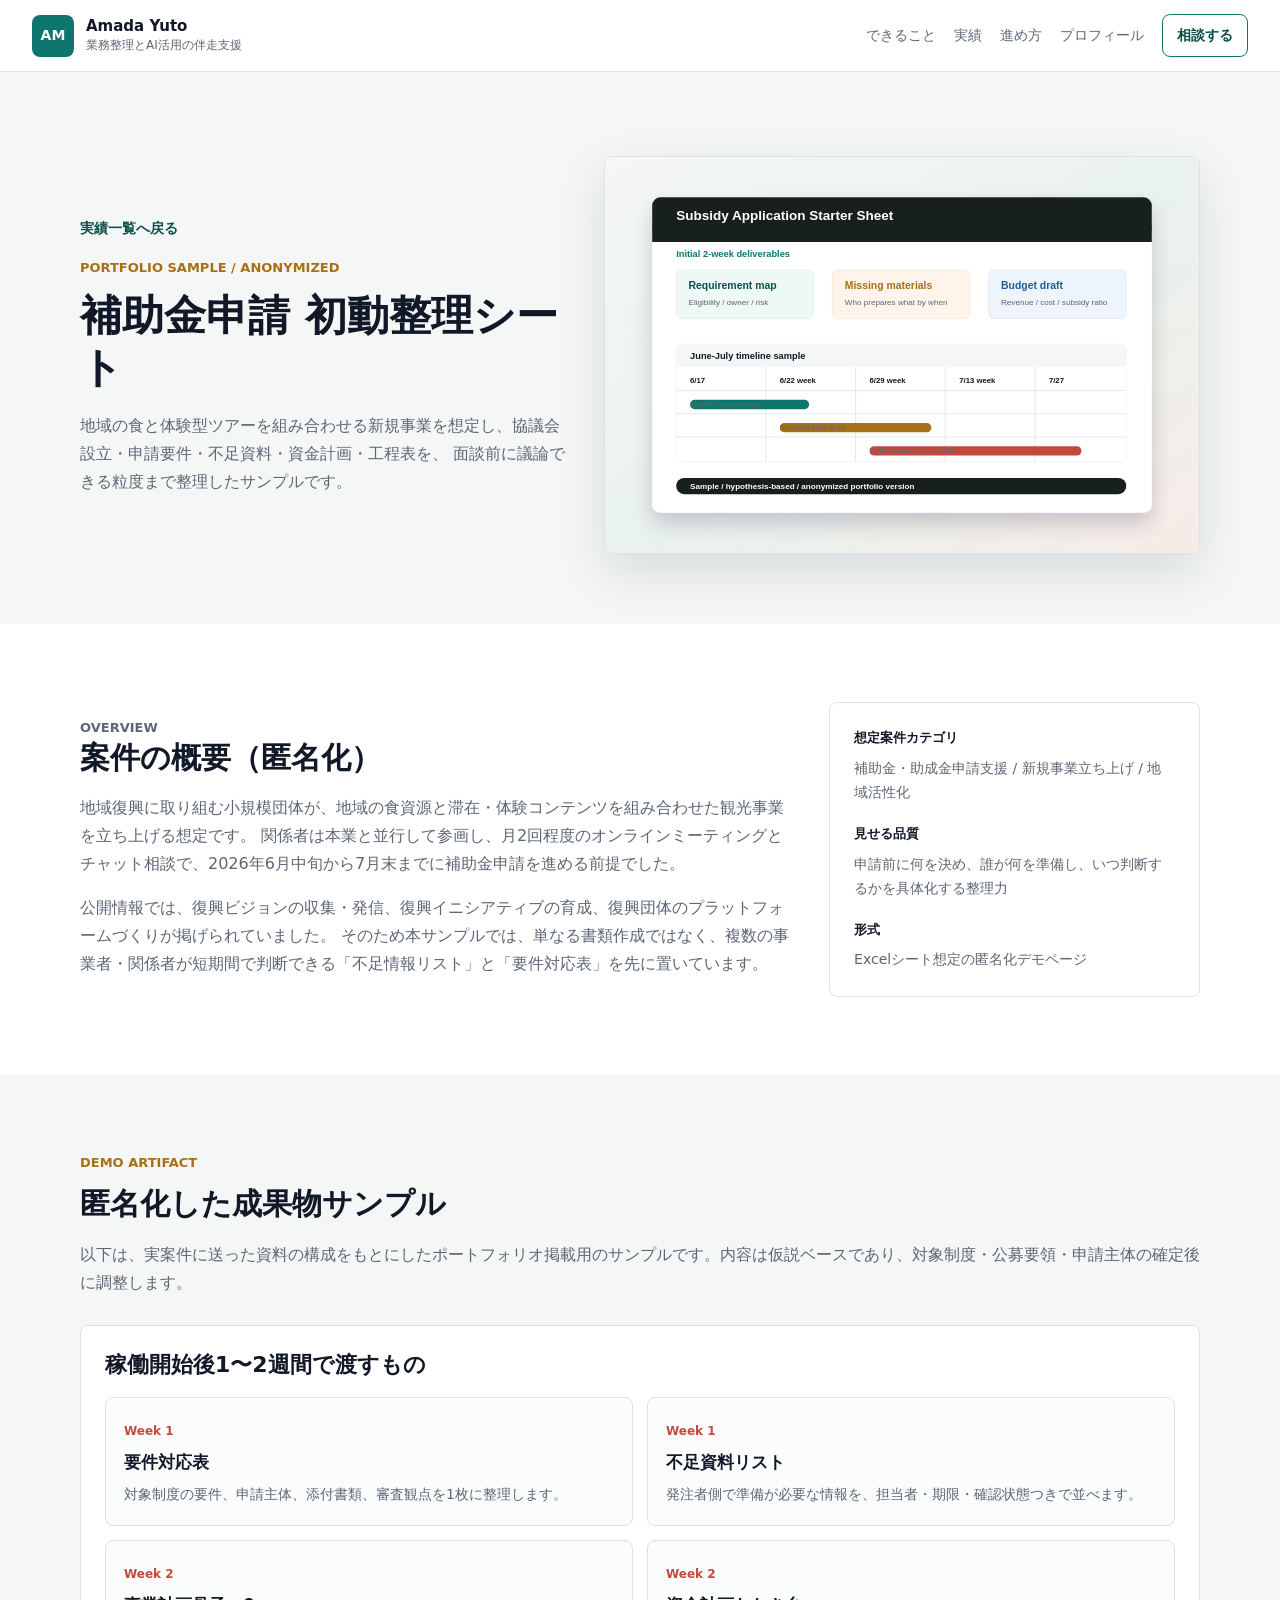
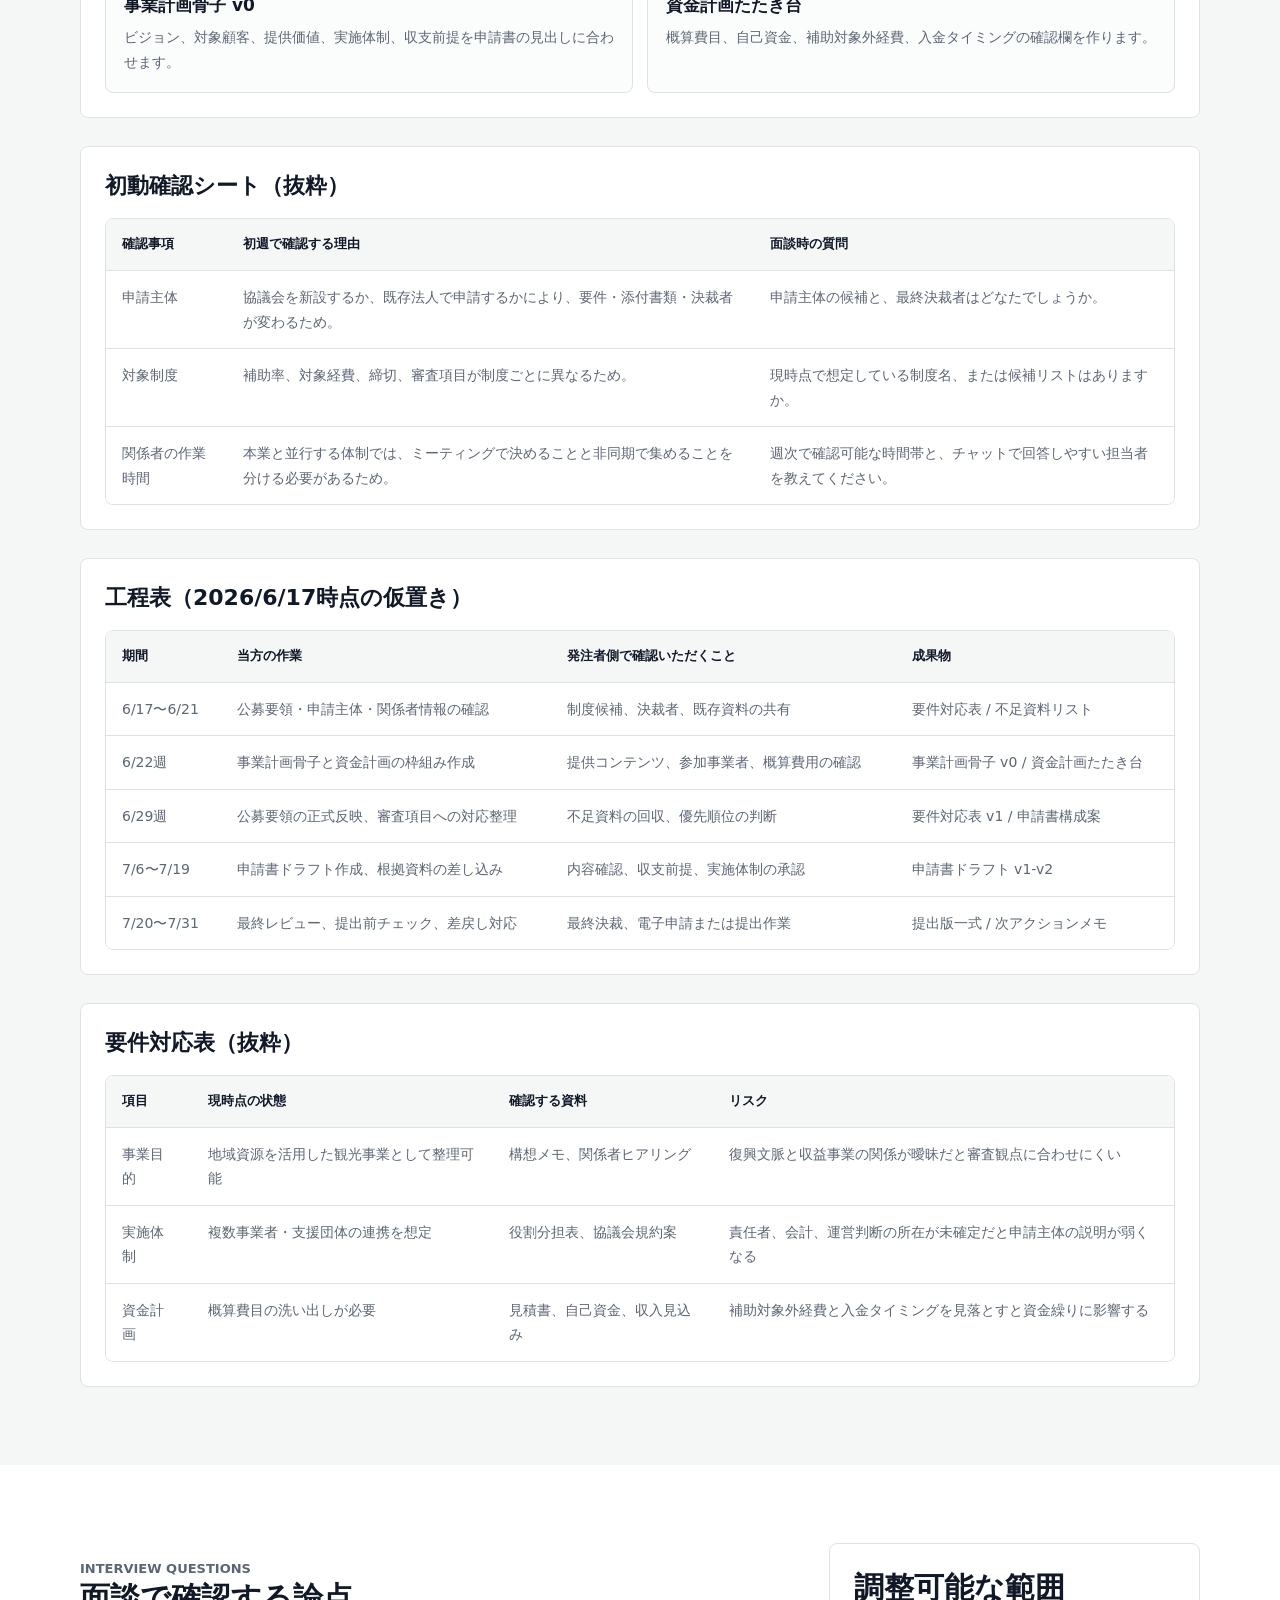
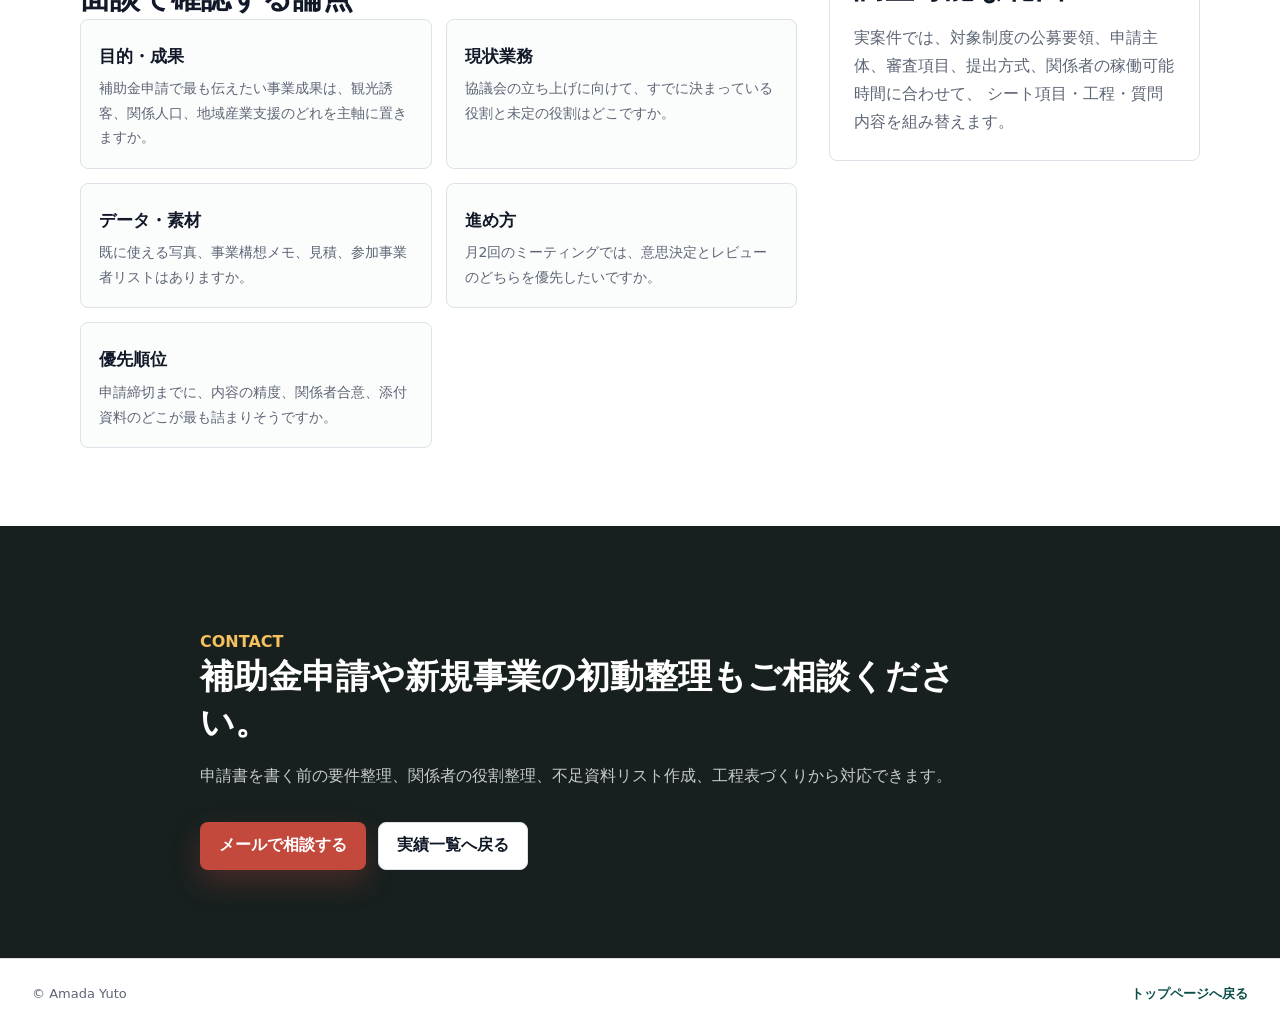
==== food-tour-subsidy-demo.html @ 7159bf75 "Add subsidy application portfolio case" ====
<!doctype html>
<html lang="ja">
  <head>
    <meta charset="utf-8">
    <meta name="viewport" content="width=device-width, initial-scale=1">
    <title>補助金申請 初動整理シート | Amada Yuto Portfolio</title>
    <meta
      name="description"
      content="地域観光・新規事業向けの補助金申請初動整理シート。匿名化したポートフォリオ掲載用サンプルです。"
    >
    <meta name="author" content="Amada Yuto">
    <meta name="theme-color" content="#0f766e">
    <link rel="canonical" href="https://ytiantian07-web.github.io/portfolio-site/food-tour-subsidy-demo.html">
    <meta property="og:type" content="article">
    <meta property="og:title" content="補助金申請 初動整理シート | Amada Yuto Portfolio">
    <meta property="og:url" content="https://ytiantian07-web.github.io/portfolio-site/food-tour-subsidy-demo.html">
    <meta property="og:image" content="https://ytiantian07-web.github.io/portfolio-site/assets/case-subsidy-sheet.svg">
    <meta
      property="og:description"
      content="協議会設立と補助金申請を短期間で進める案件を想定した、匿名化済みの成果物サンプルです。"
    >
    <meta property="og:site_name" content="Amada Yuto Portfolio">
    <meta name="twitter:card" content="summary_large_image">
    <meta name="twitter:image" content="https://ytiantian07-web.github.io/portfolio-site/assets/case-subsidy-sheet.svg">
    <link
      rel="icon"
      href="data:image/svg+xml,%3Csvg xmlns='http://www.w3.org/2000/svg' viewBox='0 0 64 64'%3E%3Crect width='64' height='64' rx='12' fill='%230f766e'/%3E%3Ctext x='32' y='40' text-anchor='middle' font-family='Arial,sans-serif' font-size='24' font-weight='700' fill='white'%3EAM%3C/text%3E%3C/svg%3E"
    >
    <link rel="stylesheet" href="styles.css?v=20260617-subsidy-case">
  </head>
  <body>
    <header class="site-header">
      <a class="brand" href="index.html#top" aria-label="トップページへ戻る">
        <span class="brand-mark">AM</span>
        <span>
          <strong>Amada Yuto</strong>
          <small>業務整理とAI活用の伴走支援</small>
        </span>
      </a>
      <nav class="site-nav" aria-label="主要ナビゲーション">
        <a href="index.html#services">できること</a>
        <a href="index.html#works">実績</a>
        <a href="index.html#process">進め方</a>
        <a href="index.html#profile">プロフィール</a>
        <a class="nav-cta" href="mailto:ytiantian07@gmail.com?subject=Portfolio%20Inquiry">相談する</a>
      </nav>
    </header>

    <main>
      <section class="case-hero" aria-labelledby="case-title">
        <div class="case-hero-inner">
          <div class="case-hero-copy">
            <a class="back-link" href="index.html#works">実績一覧へ戻る</a>
            <p class="eyebrow">Portfolio sample / anonymized</p>
            <h1 id="case-title">補助金申請 初動整理シート</h1>
            <p>
              地域の食と体験型ツアーを組み合わせる新規事業を想定し、協議会設立・申請要件・不足資料・資金計画・工程表を、
              面談前に議論できる粒度まで整理したサンプルです。
            </p>
          </div>
          <figure class="case-hero-media">
            <img src="assets/case-subsidy-sheet.svg" alt="補助金申請初動整理シートのデモ画像" width="1536" height="1024">
          </figure>
        </div>
      </section>

      <section class="case-page-section" aria-labelledby="overview-title">
        <div class="case-page-grid">
          <div class="case-page-main">
            <p class="eyebrow">Overview</p>
            <h2 id="overview-title">案件の概要（匿名化）</h2>
            <p>
              地域復興に取り組む小規模団体が、地域の食資源と滞在・体験コンテンツを組み合わせた観光事業を立ち上げる想定です。
              関係者は本業と並行して参画し、月2回程度のオンラインミーティングとチャット相談で、2026年6月中旬から7月末までに補助金申請を進める前提でした。
            </p>
            <p>
              公開情報では、復興ビジョンの収集・発信、復興イニシアティブの育成、復興団体のプラットフォームづくりが掲げられていました。
              そのため本サンプルでは、単なる書類作成ではなく、複数の事業者・関係者が短期間で判断できる「不足情報リスト」と「要件対応表」を先に置いています。
            </p>
          </div>
          <aside class="case-page-aside" aria-label="サンプル情報">
            <dl>
              <div>
                <dt>想定案件カテゴリ</dt>
                <dd>補助金・助成金申請支援 / 新規事業立ち上げ / 地域活性化</dd>
              </div>
              <div>
                <dt>見せる品質</dt>
                <dd>申請前に何を決め、誰が何を準備し、いつ判断するかを具体化する整理力</dd>
              </div>
              <div>
                <dt>形式</dt>
                <dd>Excelシート想定の匿名化デモページ</dd>
              </div>
            </dl>
          </aside>
        </div>
      </section>

      <section class="case-page-section alt-section" aria-labelledby="sample-title">
        <div class="case-sample">
          <p class="eyebrow">Demo artifact</p>
          <h2 id="sample-title">匿名化した成果物サンプル</h2>
          <p class="sample-note">
            以下は、実案件に送った資料の構成をもとにしたポートフォリオ掲載用のサンプルです。内容は仮説ベースであり、対象制度・公募要領・申請主体の確定後に調整します。
          </p>

          <div class="sample-block">
            <h3>稼働開始後1〜2週間で渡すもの</h3>
            <div class="deliverable-grid">
              <article>
                <span>Week 1</span>
                <h4>要件対応表</h4>
                <p>対象制度の要件、申請主体、添付書類、審査観点を1枚に整理します。</p>
              </article>
              <article>
                <span>Week 1</span>
                <h4>不足資料リスト</h4>
                <p>発注者側で準備が必要な情報を、担当者・期限・確認状態つきで並べます。</p>
              </article>
              <article>
                <span>Week 2</span>
                <h4>事業計画骨子 v0</h4>
                <p>ビジョン、対象顧客、提供価値、実施体制、収支前提を申請書の見出しに合わせます。</p>
              </article>
              <article>
                <span>Week 2</span>
                <h4>資金計画たたき台</h4>
                <p>概算費目、自己資金、補助対象外経費、入金タイミングの確認欄を作ります。</p>
              </article>
            </div>
          </div>

          <div class="sample-block">
            <h3>初動確認シート（抜粋）</h3>
            <div class="table-wrap">
              <table>
                <thead>
                  <tr>
                    <th>確認事項</th>
                    <th>初週で確認する理由</th>
                    <th>面談時の質問</th>
                  </tr>
                </thead>
                <tbody>
                  <tr>
                    <td>申請主体</td>
                    <td>協議会を新設するか、既存法人で申請するかにより、要件・添付書類・決裁者が変わるため。</td>
                    <td>申請主体の候補と、最終決裁者はどなたでしょうか。</td>
                  </tr>
                  <tr>
                    <td>対象制度</td>
                    <td>補助率、対象経費、締切、審査項目が制度ごとに異なるため。</td>
                    <td>現時点で想定している制度名、または候補リストはありますか。</td>
                  </tr>
                  <tr>
                    <td>関係者の作業時間</td>
                    <td>本業と並行する体制では、ミーティングで決めることと非同期で集めることを分ける必要があるため。</td>
                    <td>週次で確認可能な時間帯と、チャットで回答しやすい担当者を教えてください。</td>
                  </tr>
                </tbody>
              </table>
            </div>
          </div>

          <div class="sample-block">
            <h3>工程表（2026/6/17時点の仮置き）</h3>
            <div class="table-wrap">
              <table>
                <thead>
                  <tr>
                    <th>期間</th>
                    <th>当方の作業</th>
                    <th>発注者側で確認いただくこと</th>
                    <th>成果物</th>
                  </tr>
                </thead>
                <tbody>
                  <tr>
                    <td>6/17〜6/21</td>
                    <td>公募要領・申請主体・関係者情報の確認</td>
                    <td>制度候補、決裁者、既存資料の共有</td>
                    <td>要件対応表 / 不足資料リスト</td>
                  </tr>
                  <tr>
                    <td>6/22週</td>
                    <td>事業計画骨子と資金計画の枠組み作成</td>
                    <td>提供コンテンツ、参加事業者、概算費用の確認</td>
                    <td>事業計画骨子 v0 / 資金計画たたき台</td>
                  </tr>
                  <tr>
                    <td>6/29週</td>
                    <td>公募要領の正式反映、審査項目への対応整理</td>
                    <td>不足資料の回収、優先順位の判断</td>
                    <td>要件対応表 v1 / 申請書構成案</td>
                  </tr>
                  <tr>
                    <td>7/6〜7/19</td>
                    <td>申請書ドラフト作成、根拠資料の差し込み</td>
                    <td>内容確認、収支前提、実施体制の承認</td>
                    <td>申請書ドラフト v1-v2</td>
                  </tr>
                  <tr>
                    <td>7/20〜7/31</td>
                    <td>最終レビュー、提出前チェック、差戻し対応</td>
                    <td>最終決裁、電子申請または提出作業</td>
                    <td>提出版一式 / 次アクションメモ</td>
                  </tr>
                </tbody>
              </table>
            </div>
          </div>

          <div class="sample-block">
            <h3>要件対応表（抜粋）</h3>
            <div class="table-wrap">
              <table>
                <thead>
                  <tr>
                    <th>項目</th>
                    <th>現時点の状態</th>
                    <th>確認する資料</th>
                    <th>リスク</th>
                  </tr>
                </thead>
                <tbody>
                  <tr>
                    <td>事業目的</td>
                    <td>地域資源を活用した観光事業として整理可能</td>
                    <td>構想メモ、関係者ヒアリング</td>
                    <td>復興文脈と収益事業の関係が曖昧だと審査観点に合わせにくい</td>
                  </tr>
                  <tr>
                    <td>実施体制</td>
                    <td>複数事業者・支援団体の連携を想定</td>
                    <td>役割分担表、協議会規約案</td>
                    <td>責任者、会計、運営判断の所在が未確定だと申請主体の説明が弱くなる</td>
                  </tr>
                  <tr>
                    <td>資金計画</td>
                    <td>概算費目の洗い出しが必要</td>
                    <td>見積書、自己資金、収入見込み</td>
                    <td>補助対象外経費と入金タイミングを見落とすと資金繰りに影響する</td>
                  </tr>
                </tbody>
              </table>
            </div>
          </div>
        </div>
      </section>

      <section class="case-page-section" aria-labelledby="questions-title">
        <div class="case-page-grid">
          <div class="case-page-main">
            <p class="eyebrow">Interview questions</p>
            <h2 id="questions-title">面談で確認する論点</h2>
            <div class="question-list">
              <article>
                <h3>目的・成果</h3>
                <p>補助金申請で最も伝えたい事業成果は、観光誘客、関係人口、地域産業支援のどれを主軸に置きますか。</p>
              </article>
              <article>
                <h3>現状業務</h3>
                <p>協議会の立ち上げに向けて、すでに決まっている役割と未定の役割はどこですか。</p>
              </article>
              <article>
                <h3>データ・素材</h3>
                <p>既に使える写真、事業構想メモ、見積、参加事業者リストはありますか。</p>
              </article>
              <article>
                <h3>進め方</h3>
                <p>月2回のミーティングでは、意思決定とレビューのどちらを優先したいですか。</p>
              </article>
              <article>
                <h3>優先順位</h3>
                <p>申請締切までに、内容の精度、関係者合意、添付資料のどこが最も詰まりそうですか。</p>
              </article>
            </div>
          </div>
          <aside class="case-page-aside" aria-label="調整可能な範囲">
            <h2>調整可能な範囲</h2>
            <p>
              実案件では、対象制度の公募要領、申請主体、審査項目、提出方式、関係者の稼働可能時間に合わせて、
              シート項目・工程・質問内容を組み替えます。
            </p>
          </aside>
        </div>
      </section>

      <section class="contact-section" id="contact" aria-labelledby="contact-title">
        <div class="contact-inner">
          <p class="eyebrow">Contact</p>
          <h2 id="contact-title">補助金申請や新規事業の初動整理もご相談ください。</h2>
          <p>
            申請書を書く前の要件整理、関係者の役割整理、不足資料リスト作成、工程表づくりから対応できます。
          </p>
          <div class="contact-actions">
            <a class="button button-primary" href="mailto:ytiantian07@gmail.com?subject=Portfolio%20Inquiry">メールで相談する</a>
            <a class="button button-secondary" href="index.html#works">実績一覧へ戻る</a>
          </div>
        </div>
      </section>
    </main>

    <footer class="site-footer">
      <p>© Amada Yuto</p>
      <a href="index.html#top">トップページへ戻る</a>
    </footer>
    <script>
      const contactMailSubject = "ポートフォリオからの相談";
      const contactMailBody = [
        "Amada Yutoさん",
        "",
        "以下の内容で相談したいです。",
        "",
        "【相談内容】",
        "【希望納期】",
        "【ご予算の目安】",
        "【参考URL・資料】",
        "【その他】",
      ].join("\n");
      const contactMailHref =
        "mailto:ytiantian07@gmail.com?subject=" +
        encodeURIComponent(contactMailSubject) +
        "&body=" +
        encodeURIComponent(contactMailBody);
      document.querySelectorAll('a[href^="mailto:"]').forEach((link) => {
        link.setAttribute("href", contactMailHref);
        link.addEventListener("click", (event) => {
          event.preventDefault();
          window.location.href = contactMailHref;
        });
      });
    </script>
  </body>
</html>
---- styles.css ----
:root {
  --paper: #ffffff;
  --soft: #f5f7f6;
  --ink: #111827;
  --muted: #5d6675;
  --line: #dce2e7;
  --teal: #0f766e;
  --teal-dark: #0a4f49;
  --coral: #c4493d;
  --gold: #a86f16;
  --blue: #1f5f99;
  --shadow: 0 18px 48px rgba(17, 24, 39, 0.12);
}

* {
  box-sizing: border-box;
  letter-spacing: 0;
}

html {
  scroll-behavior: smooth;
}

body {
  margin: 0;
  background: var(--paper);
  color: var(--ink);
  font-family:
    "Hiragino Sans", "Hiragino Kaku Gothic ProN", "Yu Gothic", Meiryo,
    system-ui, -apple-system, BlinkMacSystemFont, sans-serif;
  line-height: 1.75;
  overflow-wrap: anywhere;
}

img {
  display: block;
  width: 100%;
  height: auto;
}

a {
  color: inherit;
  text-decoration: none;
}

.site-header {
  position: sticky;
  top: 0;
  z-index: 20;
  display: flex;
  align-items: center;
  justify-content: space-between;
  gap: 24px;
  min-height: 72px;
  padding: 14px 32px;
  border-bottom: 1px solid rgba(220, 226, 231, 0.88);
  background: rgba(255, 255, 255, 0.94);
  backdrop-filter: blur(14px);
}

.brand {
  display: inline-flex;
  align-items: center;
  gap: 12px;
  min-width: 220px;
}

.brand-mark {
  display: grid;
  place-items: center;
  width: 42px;
  height: 42px;
  border-radius: 8px;
  background: var(--teal);
  color: #ffffff;
  font-size: 14px;
  font-weight: 700;
}

.brand strong,
.brand small {
  display: block;
}

.brand strong {
  font-size: 15px;
  line-height: 1.3;
}

.brand small {
  color: var(--muted);
  font-size: 12px;
  line-height: 1.4;
}

.site-nav {
  display: flex;
  align-items: center;
  justify-content: flex-end;
  gap: 18px;
  color: var(--muted);
  font-size: 14px;
  white-space: nowrap;
}

.site-nav a {
  transition: color 160ms ease, border-color 160ms ease, background 160ms ease;
}

.site-nav a:hover {
  color: var(--teal-dark);
}

.nav-cta {
  padding: 8px 14px;
  border: 1px solid var(--teal);
  border-radius: 8px;
  color: var(--teal-dark);
  font-weight: 700;
}

.nav-cta:hover {
  background: #edf8f6;
}

.hero {
  position: relative;
  display: grid;
  align-items: center;
  min-height: 76svh;
  padding: 118px 32px 96px;
  background-color: #17201f;
  background-image: url("assets/hero-openai-gpt-image-2.jpg");
  background-position: center;
  background-size: cover;
  color: #ffffff;
  isolation: isolate;
}

.hero-shade {
  position: absolute;
  inset: 0;
  z-index: -1;
  background: rgba(8, 16, 18, 0.72);
}

.hero-inner {
  width: min(100%, 980px);
  margin: 0 auto;
}

.hero-profile {
  display: inline-flex;
  align-items: center;
  max-width: 100%;
  gap: 14px;
  margin-bottom: 22px;
  padding: 10px 16px 10px 10px;
  border: 1px solid rgba(255, 255, 255, 0.24);
  border-radius: 999px;
  background: rgba(8, 16, 18, 0.5);
  box-shadow: 0 18px 48px rgba(0, 0, 0, 0.22);
  backdrop-filter: blur(14px);
}

.hero-profile img {
  width: 92px;
  height: 92px;
  flex: 0 0 auto;
  border: 2px solid rgba(255, 255, 255, 0.64);
  border-radius: 50%;
  object-fit: cover;
  object-position: center 28%;
}

.hero-profile-copy {
  min-width: 0;
}

.hero-profile-name,
.hero-profile-role {
  display: block;
}

.hero-profile-name {
  font-size: 18px;
  font-weight: 800;
  line-height: 1.2;
}

.hero-profile-role {
  margin-top: 4px;
  color: rgba(255, 255, 255, 0.78);
  font-size: 13px;
  line-height: 1.5;
}

.eyebrow {
  margin: 0 0 12px;
  color: var(--gold);
  font-size: 13px;
  font-weight: 700;
  line-height: 1.5;
  text-transform: uppercase;
}

.hero .eyebrow {
  color: #f4c15d;
}

.hero h1 {
  max-width: 800px;
  margin: 0;
  font-size: 48px;
  font-weight: 800;
  line-height: 1.18;
}

.hero-lead {
  max-width: 720px;
  margin: 24px 0 0;
  color: rgba(255, 255, 255, 0.88);
  font-size: 18px;
  line-height: 1.85;
}

.hero-actions,
.contact-actions {
  display: flex;
  flex-wrap: wrap;
  gap: 12px;
  margin-top: 32px;
}

.button {
  display: inline-flex;
  align-items: center;
  justify-content: center;
  min-height: 48px;
  padding: 12px 18px;
  border: 1px solid transparent;
  border-radius: 8px;
  font-weight: 700;
  line-height: 1.3;
  transition: transform 160ms ease, box-shadow 160ms ease, background 160ms ease;
}

.button:hover {
  transform: translateY(-1px);
}

.button-primary {
  background: var(--coral);
  color: #ffffff;
  box-shadow: 0 12px 28px rgba(196, 73, 61, 0.28);
}

.button-primary:hover {
  background: #aa392f;
}

.button-secondary {
  border-color: rgba(255, 255, 255, 0.68);
  background: rgba(255, 255, 255, 0.1);
  color: #ffffff;
}

.alt-section .button-secondary,
.contact-section .button-secondary,
.section .button-secondary {
  border-color: var(--line);
  background: var(--paper);
  color: var(--ink);
}

.hero-facts {
  display: grid;
  grid-template-columns: repeat(3, minmax(0, 1fr));
  gap: 12px;
  max-width: 760px;
  margin: 40px 0 0;
}

.hero-facts div {
  min-height: 82px;
  padding: 16px;
  border: 1px solid rgba(255, 255, 255, 0.2);
  border-radius: 8px;
  background: rgba(255, 255, 255, 0.1);
}

.hero-facts dt {
  color: rgba(255, 255, 255, 0.68);
  font-size: 12px;
  font-weight: 700;
}

.hero-facts dd {
  margin: 4px 0 0;
  font-size: 15px;
  font-weight: 700;
  line-height: 1.5;
}

.section {
  padding: 88px 32px;
}

.alt-section,
.intro-section {
  background: var(--soft);
}

.section-head,
.contact-inner,
.profile-section,
.proof-grid,
.service-grid,
.chatbot-showcase,
.case-grid,
.process-list,
.faq-list {
  width: min(100%, 1120px);
  margin-right: auto;
  margin-left: auto;
}

.section-head {
  margin-bottom: 34px;
}

.section-head h2,
.profile-copy h2,
.contact-inner h2 {
  max-width: 760px;
  margin: 0;
  font-size: 34px;
  line-height: 1.35;
}

.section-head p:not(.eyebrow),
.profile-copy p,
.contact-inner p {
  max-width: 820px;
  margin: 16px 0 0;
  color: var(--muted);
  font-size: 16px;
}

.proof-grid,
.service-grid {
  display: grid;
  grid-template-columns: repeat(3, minmax(0, 1fr));
  gap: 16px;
}

.proof-grid article,
.service-card,
.case-card,
.process-list li,
.profile-table,
.faq-list article {
  border: 1px solid var(--line);
  border-radius: 8px;
  background: var(--paper);
}

.proof-grid article,
.service-card {
  padding: 24px;
}

.proof-label,
.case-type {
  color: var(--blue);
  font-size: 12px;
  font-weight: 800;
  line-height: 1.5;
}

.proof-grid strong {
  display: block;
  margin-top: 8px;
  font-size: 18px;
  line-height: 1.45;
}

.proof-grid p,
.service-card p,
.service-card li,
.case-detail dd,
.process-list p,
.profile-table dd {
  color: var(--muted);
}

.proof-grid p {
  margin: 12px 0 0;
  font-size: 14px;
}

.service-card h3 {
  min-height: 72px;
  margin: 0;
  font-size: 19px;
  line-height: 1.45;
}

.service-card p {
  margin: 14px 0;
  font-size: 14px;
}

.service-card ul {
  display: grid;
  gap: 8px;
  margin: 0;
  padding-left: 18px;
  font-size: 14px;
}

.chatbot-showcase {
  margin-bottom: 42px;
}

.chatbot-intro {
  max-width: 860px;
  margin-bottom: 18px;
}

.chatbot-intro h3 {
  margin: 0;
  font-size: 26px;
  line-height: 1.35;
}

.chatbot-intro p:not(.eyebrow),
.chatbot-cta {
  margin: 12px 0 0;
  color: var(--muted);
  font-size: 15px;
}

.chatbot-grid {
  display: grid;
  grid-template-columns: repeat(3, minmax(0, 1fr));
  gap: 16px;
}

.chatbot-card {
  display: flex;
  flex-direction: column;
  padding: 22px;
  border: 1px solid var(--line);
  border-radius: 8px;
  background: var(--paper);
  box-shadow: 0 12px 32px rgba(17, 24, 39, 0.08);
}

.chatbot-card h4 {
  min-height: 66px;
  margin: 8px 0 16px;
  font-size: 20px;
  line-height: 1.4;
}

.chatbot-meta {
  display: grid;
  gap: 8px;
  margin: 0 0 18px;
  padding: 14px;
  border-radius: 8px;
  background: var(--soft);
}

.chatbot-meta div {
  display: grid;
  grid-template-columns: 72px minmax(0, 1fr);
  gap: 10px;
}

.chatbot-meta dt,
.chatbot-section-label {
  color: var(--ink);
  font-size: 12px;
  font-weight: 800;
}

.chatbot-meta dd {
  margin: 0;
  color: var(--muted);
  font-size: 13px;
}

.chatbot-section-label {
  margin: 16px 0 6px;
}

.chatbot-card ul {
  display: grid;
  gap: 6px;
  margin: 0;
  padding-left: 18px;
  color: var(--muted);
  font-size: 13px;
}

.demo-link {
  display: inline-flex;
  align-items: center;
  justify-content: center;
  width: fit-content;
  min-height: 42px;
  margin-top: auto;
  padding: 10px 14px;
  border-radius: 8px;
  background: var(--teal);
  color: #ffffff;
  font-size: 14px;
  font-weight: 800;
}

.demo-link:hover {
  background: var(--teal-dark);
}

.chatbot-cta {
  max-width: 760px;
  margin-top: 18px;
}

.case-actions {
  margin-top: 22px;
}

.case-grid {
  display: grid;
  gap: 24px;
}

.case-card {
  display: grid;
  grid-template-columns: minmax(260px, 0.95fr) minmax(0, 1.35fr);
  overflow: hidden;
  box-shadow: var(--shadow);
}

.case-media {
  min-height: 100%;
  margin: 0;
  background: #e7ecec;
}

.case-media img {
  height: 100%;
  min-height: 360px;
  object-fit: cover;
}

.case-body {
  padding: 28px;
}

.case-body h3 {
  margin: 8px 0 22px;
  font-size: 24px;
  line-height: 1.4;
}

.case-detail {
  display: grid;
  gap: 14px;
  margin: 0;
}

.case-detail div {
  display: grid;
  grid-template-columns: 112px minmax(0, 1fr);
  gap: 14px;
  padding-top: 14px;
  border-top: 1px solid var(--line);
}

.case-detail dt {
  color: var(--ink);
  font-size: 13px;
  font-weight: 800;
}

.case-detail dd {
  margin: 0;
  font-size: 14px;
}

.case-hero {
  padding: 84px 32px 70px;
  background: var(--soft);
}

.case-hero-inner,
.case-page-grid,
.case-sample {
  width: min(100%, 1120px);
  margin-right: auto;
  margin-left: auto;
}

.case-hero-inner {
  display: grid;
  grid-template-columns: minmax(0, 0.9fr) minmax(320px, 1.1fr);
  gap: 36px;
  align-items: center;
}

.case-hero-copy h1 {
  margin: 0;
  font-size: 42px;
  line-height: 1.24;
}

.case-hero-copy p:not(.eyebrow) {
  margin: 18px 0 0;
  color: var(--muted);
  font-size: 16px;
}

.back-link {
  display: inline-flex;
  margin-bottom: 18px;
  color: var(--teal-dark);
  font-size: 14px;
  font-weight: 800;
}

.case-hero-media {
  margin: 0;
  overflow: hidden;
  border: 1px solid var(--line);
  border-radius: 8px;
  background: var(--paper);
  box-shadow: var(--shadow);
}

.case-page-section {
  padding: 78px 32px;
}

.case-page-grid {
  display: grid;
  grid-template-columns: minmax(0, 1.45fr) minmax(280px, 0.75fr);
  gap: 32px;
  align-items: start;
}

.case-page-main h2,
.case-sample h2,
.case-page-aside h2 {
  margin: 0;
  font-size: 30px;
  line-height: 1.35;
}

.case-page-main p,
.sample-note,
.case-page-aside p {
  margin: 16px 0 0;
  color: var(--muted);
}

.case-page-aside {
  padding: 24px;
  border: 1px solid var(--line);
  border-radius: 8px;
  background: var(--paper);
}

.case-page-aside dl {
  display: grid;
  gap: 18px;
  margin: 0;
}

.case-page-aside dt {
  color: var(--ink);
  font-size: 13px;
  font-weight: 800;
}

.case-page-aside dd {
  margin: 6px 0 0;
  color: var(--muted);
  font-size: 14px;
}

.sample-block {
  margin-top: 28px;
  padding: 24px;
  border: 1px solid var(--line);
  border-radius: 8px;
  background: var(--paper);
}

.sample-block h3 {
  margin: 0 0 16px;
  font-size: 22px;
  line-height: 1.4;
}

.deliverable-grid,
.question-list {
  display: grid;
  grid-template-columns: repeat(2, minmax(0, 1fr));
  gap: 14px;
}

.deliverable-grid article,
.question-list article {
  padding: 18px;
  border: 1px solid var(--line);
  border-radius: 8px;
  background: #fbfcfc;
}

.deliverable-grid span {
  color: var(--coral);
  font-size: 12px;
  font-weight: 900;
}

.deliverable-grid h4,
.question-list h3 {
  margin: 6px 0 8px;
  font-size: 17px;
  line-height: 1.45;
}

.deliverable-grid p,
.question-list p {
  margin: 0;
  color: var(--muted);
  font-size: 14px;
}

.table-wrap {
  overflow-x: auto;
  border: 1px solid var(--line);
  border-radius: 8px;
}

table {
  width: 100%;
  min-width: 760px;
  border-collapse: collapse;
  background: var(--paper);
}

th,
td {
  padding: 14px 16px;
  border-bottom: 1px solid var(--line);
  text-align: left;
  vertical-align: top;
}

th {
  background: #f5f7f6;
  color: var(--ink);
  font-size: 13px;
  font-weight: 800;
}

td {
  color: var(--muted);
  font-size: 14px;
}

tr:last-child td {
  border-bottom: 0;
}

.process-list {
  display: grid;
  grid-template-columns: repeat(4, minmax(0, 1fr));
  gap: 16px;
  padding: 0;
  list-style: none;
}

.process-list li {
  padding: 24px;
}

.process-list span {
  display: inline-block;
  color: var(--coral);
  font-size: 13px;
  font-weight: 900;
}

.process-list h3 {
  min-height: 58px;
  margin: 8px 0 12px;
  font-size: 18px;
  line-height: 1.45;
}

.process-list p {
  margin: 0;
  font-size: 14px;
}

.faq-list {
  display: grid;
  grid-template-columns: repeat(3, minmax(0, 1fr));
  gap: 16px;
}

.faq-list article {
  padding: 24px;
}

.faq-list h3 {
  margin: 0 0 12px;
  font-size: 18px;
  line-height: 1.45;
}

.faq-list p {
  margin: 0;
  color: var(--muted);
  font-size: 14px;
}

.profile-section {
  display: grid;
  grid-template-columns: minmax(0, 0.8fr) minmax(0, 1.2fr);
  gap: 36px;
  align-items: start;
}

.profile-table {
  padding: 8px 24px;
}

.profile-table dl {
  margin: 0;
}

.profile-table div {
  display: grid;
  grid-template-columns: 120px minmax(0, 1fr);
  gap: 18px;
  padding: 18px 0;
  border-bottom: 1px solid var(--line);
}

.profile-table div:last-child {
  border-bottom: 0;
}

.profile-table dt {
  font-size: 13px;
  font-weight: 800;
}

.profile-table dd {
  margin: 0;
  font-size: 14px;
}

.contact-section {
  padding: 88px 32px;
  background: #17201f;
  color: #ffffff;
}

.contact-inner {
  max-width: 880px;
}

.contact-inner p {
  color: rgba(255, 255, 255, 0.76);
}

.contact-section .eyebrow {
  color: #f4c15d;
}

.site-footer {
  display: flex;
  justify-content: space-between;
  gap: 16px;
  padding: 24px 32px;
  border-top: 1px solid var(--line);
  color: var(--muted);
  font-size: 13px;
}

.site-footer p {
  margin: 0;
}

.site-footer a {
  color: var(--teal-dark);
  font-weight: 700;
}

@media (max-width: 1040px) {
  .chatbot-grid,
  .service-grid,
  .process-list,
  .faq-list {
    grid-template-columns: repeat(2, minmax(0, 1fr));
  }

  .case-card {
    grid-template-columns: 1fr;
  }

  .case-hero-inner,
  .case-page-grid {
    grid-template-columns: 1fr;
  }

  .case-media img {
    min-height: 280px;
    max-height: 440px;
  }
}

@media (max-width: 760px) {
  .site-header {
    align-items: flex-start;
    flex-direction: column;
    gap: 12px;
    padding: 12px 18px;
  }

  .brand {
    min-width: 0;
  }

  .site-nav {
    width: 100%;
    justify-content: space-between;
    gap: 10px;
    overflow-x: auto;
    padding-bottom: 2px;
    font-size: 13px;
  }

  .nav-cta {
    padding: 7px 12px;
  }

  .hero {
    min-height: 72svh;
    padding: 72px 20px 56px;
  }

  .hero-profile {
    gap: 12px;
    margin-bottom: 18px;
    padding: 8px 12px 8px 8px;
    border-radius: 20px;
  }

  .hero-profile img {
    width: 72px;
    height: 72px;
  }

  .hero-profile-name {
    font-size: 16px;
  }

  .hero-profile-role {
    font-size: 12px;
  }

  .hero h1 {
    font-size: 34px;
    line-height: 1.24;
  }

  .hero-lead {
    font-size: 16px;
  }

  .hero-actions,
  .contact-actions {
    flex-direction: column;
  }

  .button {
    width: 100%;
  }

  .hero-facts,
  .proof-grid,
  .chatbot-grid,
  .service-grid,
  .process-list,
  .faq-list,
  .profile-section {
    grid-template-columns: 1fr;
  }

  .hero-facts div {
    min-height: 72px;
  }

  .section,
  .contact-section,
  .case-page-section {
    padding: 64px 20px;
  }

  .case-hero {
    padding: 58px 20px 52px;
  }

  .section-head h2,
  .profile-copy h2,
  .contact-inner h2,
  .case-hero-copy h1 {
    font-size: 27px;
  }

  .case-page-main h2,
  .case-sample h2,
  .case-page-aside h2 {
    font-size: 24px;
  }

  .service-card h3,
  .chatbot-card h4,
  .process-list h3 {
    min-height: 0;
  }

  .case-body {
    padding: 22px;
  }

  .case-body h3 {
    font-size: 21px;
  }

  .case-detail div,
  .profile-table div {
    grid-template-columns: 1fr;
    gap: 6px;
  }

  .deliverable-grid,
  .question-list {
    grid-template-columns: 1fr;
  }

  .sample-block {
    padding: 18px;
  }

  .site-footer {
    flex-direction: column;
    padding: 22px 20px;
  }
}
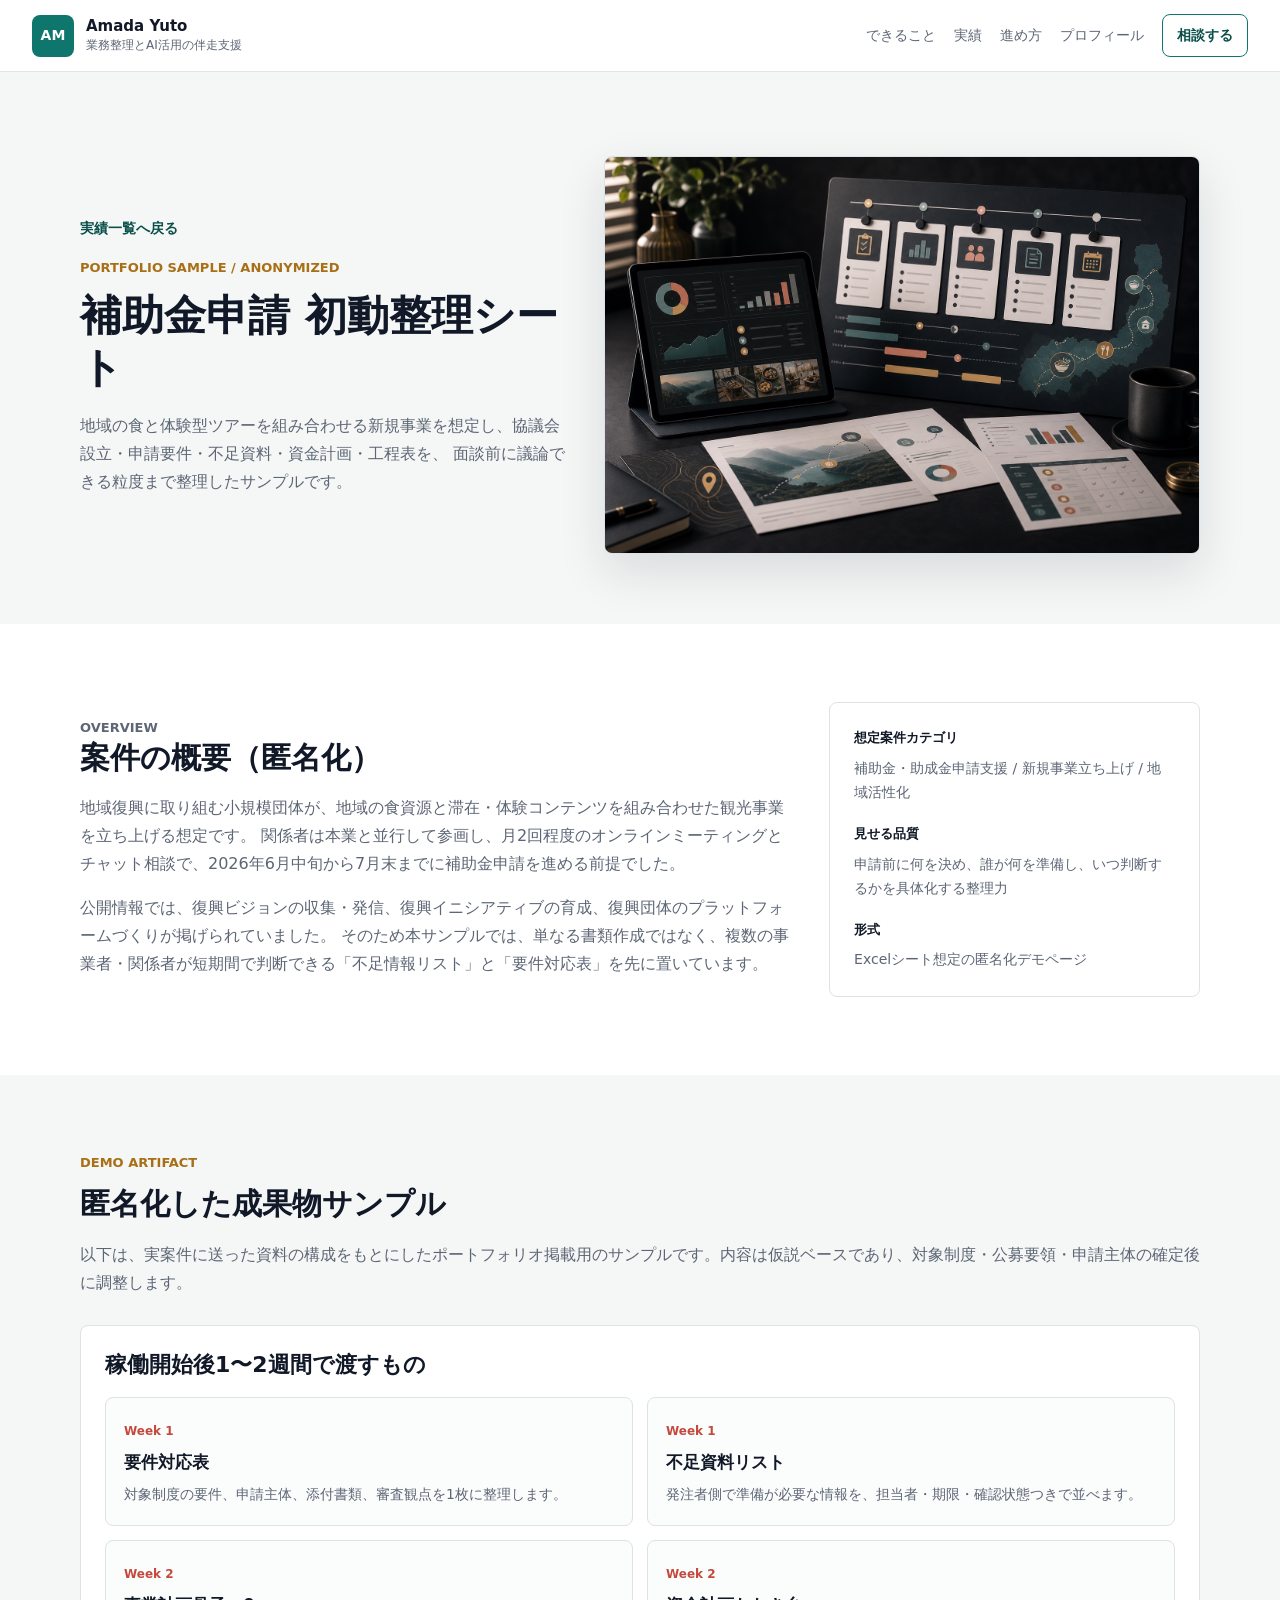
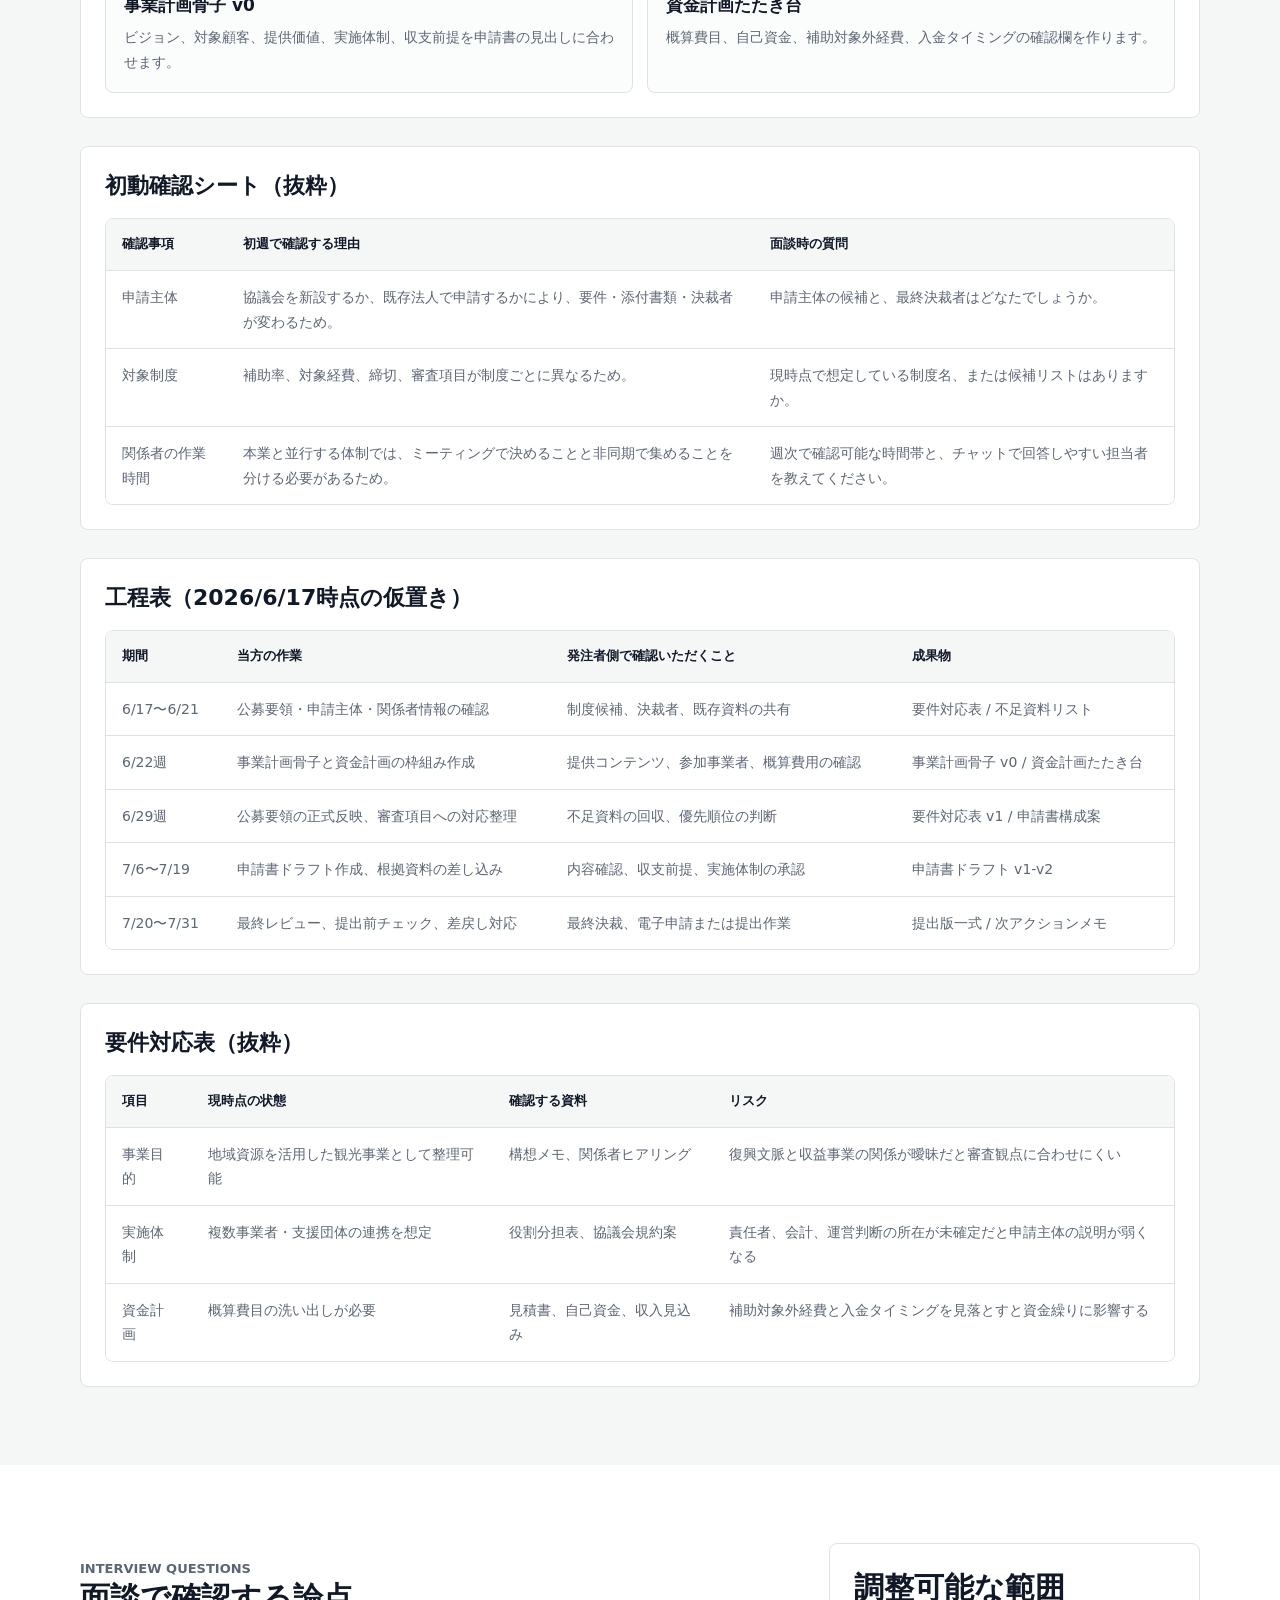
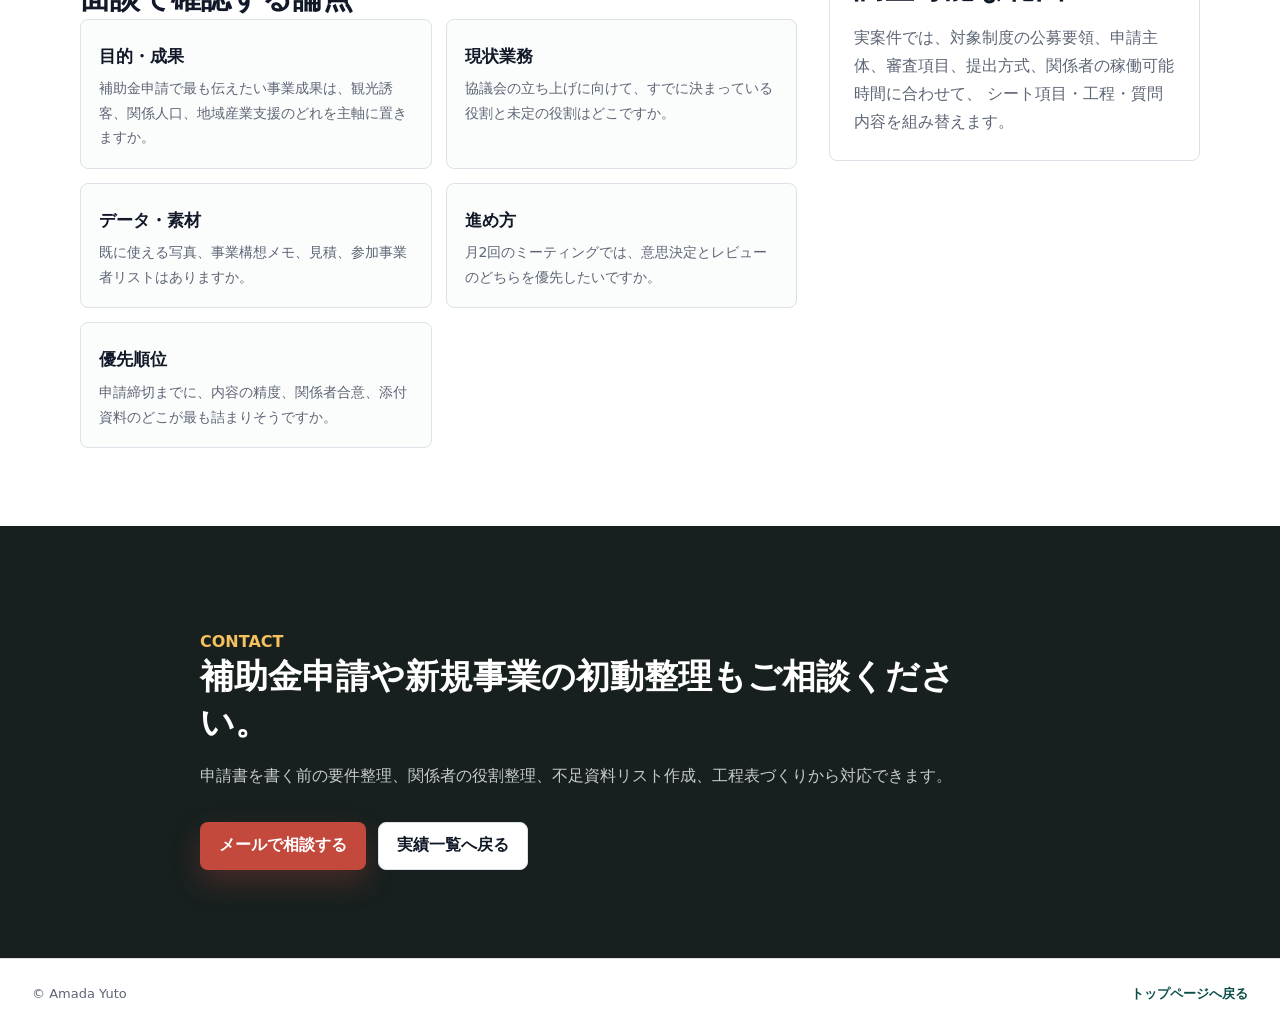
==== commit 90521623: "Replace subsidy case image with polished visual" ====
--- a/food-tour-subsidy-demo.html
+++ b/food-tour-subsidy-demo.html
@@ -14,14 +14,14 @@
     <meta property="og:type" content="article">
     <meta property="og:title" content="補助金申請 初動整理シート | Amada Yuto Portfolio">
     <meta property="og:url" content="https://ytiantian07-web.github.io/portfolio-site/food-tour-subsidy-demo.html">
-    <meta property="og:image" content="https://ytiantian07-web.github.io/portfolio-site/assets/case-subsidy-sheet.svg">
+    <meta property="og:image" content="https://ytiantian07-web.github.io/portfolio-site/assets/case-subsidy-sheet-stylish.jpg">
     <meta
       property="og:description"
       content="協議会設立と補助金申請を短期間で進める案件を想定した、匿名化済みの成果物サンプルです。"
     >
     <meta property="og:site_name" content="Amada Yuto Portfolio">
     <meta name="twitter:card" content="summary_large_image">
-    <meta name="twitter:image" content="https://ytiantian07-web.github.io/portfolio-site/assets/case-subsidy-sheet.svg">
+    <meta name="twitter:image" content="https://ytiantian07-web.github.io/portfolio-site/assets/case-subsidy-sheet-stylish.jpg">
     <link
       rel="icon"
       href="data:image/svg+xml,%3Csvg xmlns='http://www.w3.org/2000/svg' viewBox='0 0 64 64'%3E%3Crect width='64' height='64' rx='12' fill='%230f766e'/%3E%3Ctext x='32' y='40' text-anchor='middle' font-family='Arial,sans-serif' font-size='24' font-weight='700' fill='white'%3EAM%3C/text%3E%3C/svg%3E"
@@ -59,7 +59,7 @@
             </p>
           </div>
           <figure class="case-hero-media">
-            <img src="assets/case-subsidy-sheet.svg" alt="補助金申請初動整理シートのデモ画像" width="1536" height="1024">
+            <img src="assets/case-subsidy-sheet-stylish.jpg" alt="補助金申請初動整理シートのデモ画像" width="1536" height="1024">
           </figure>
         </div>
       </section>
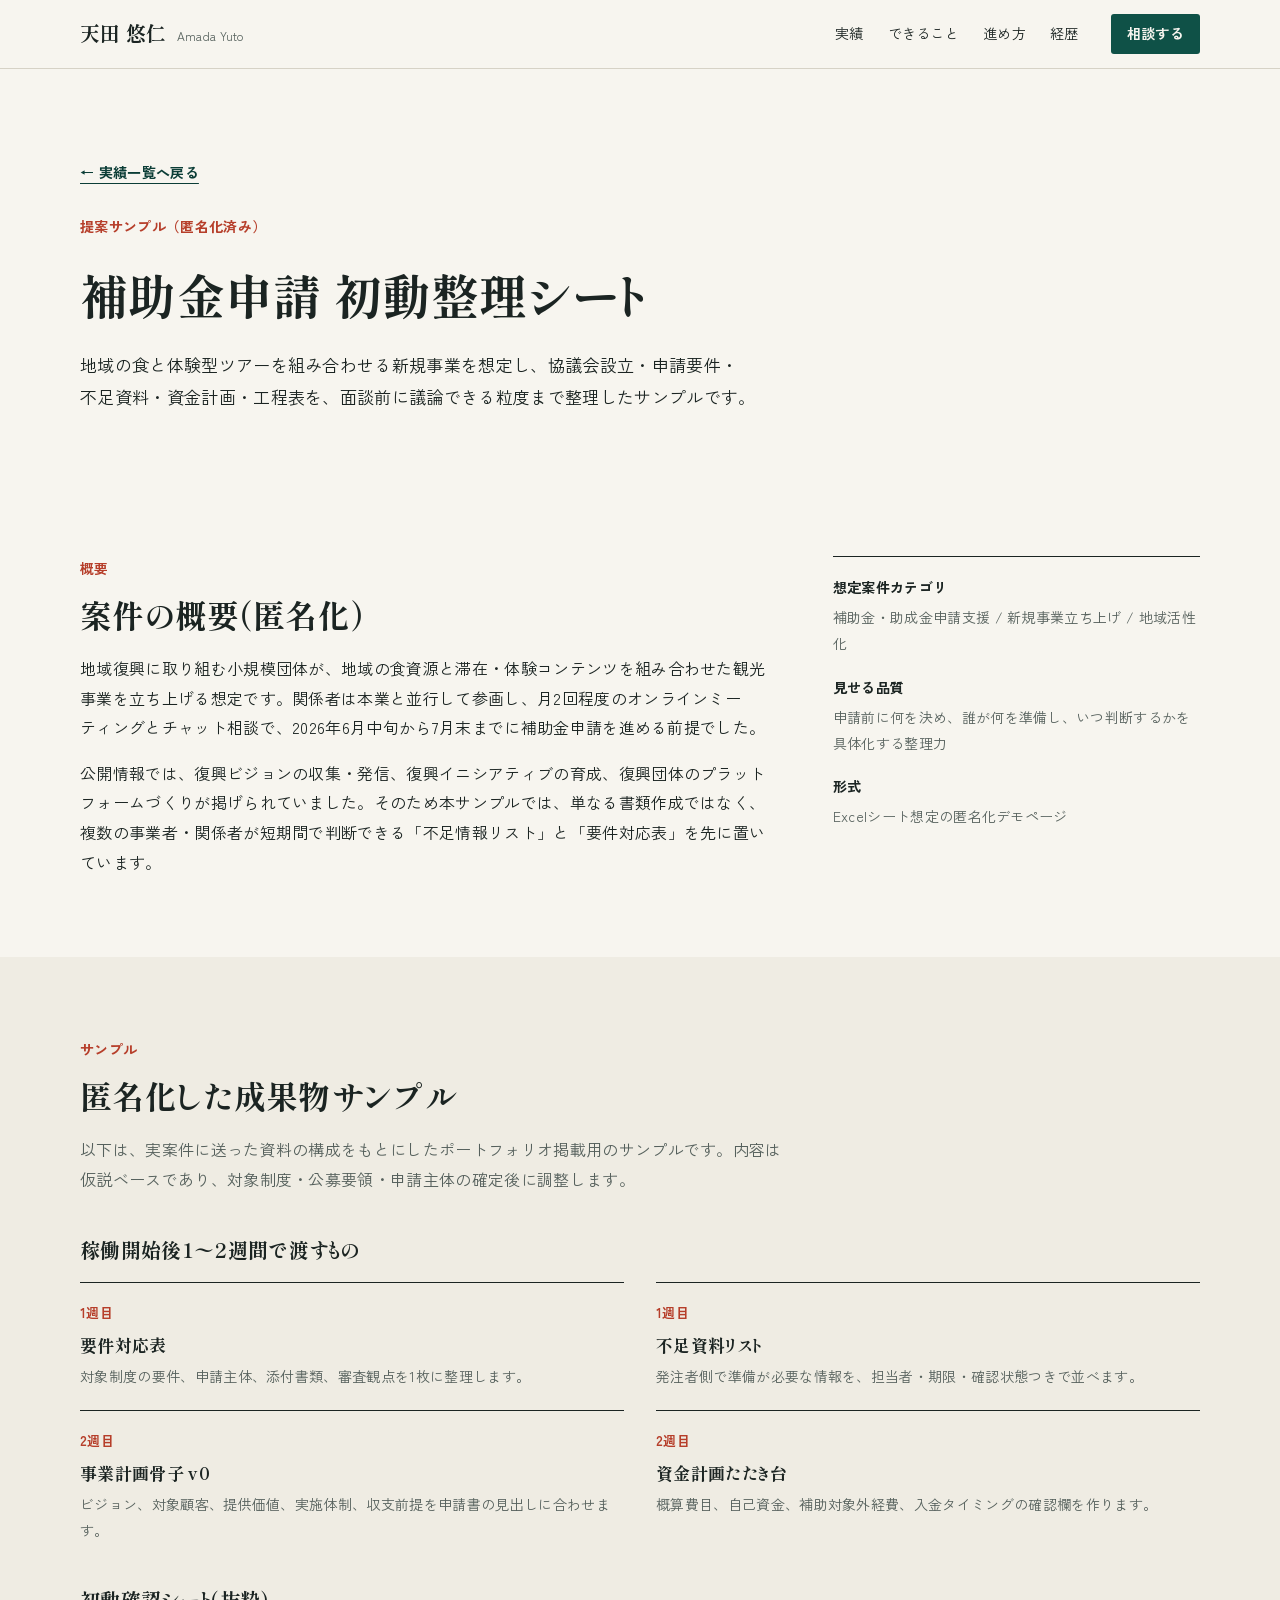
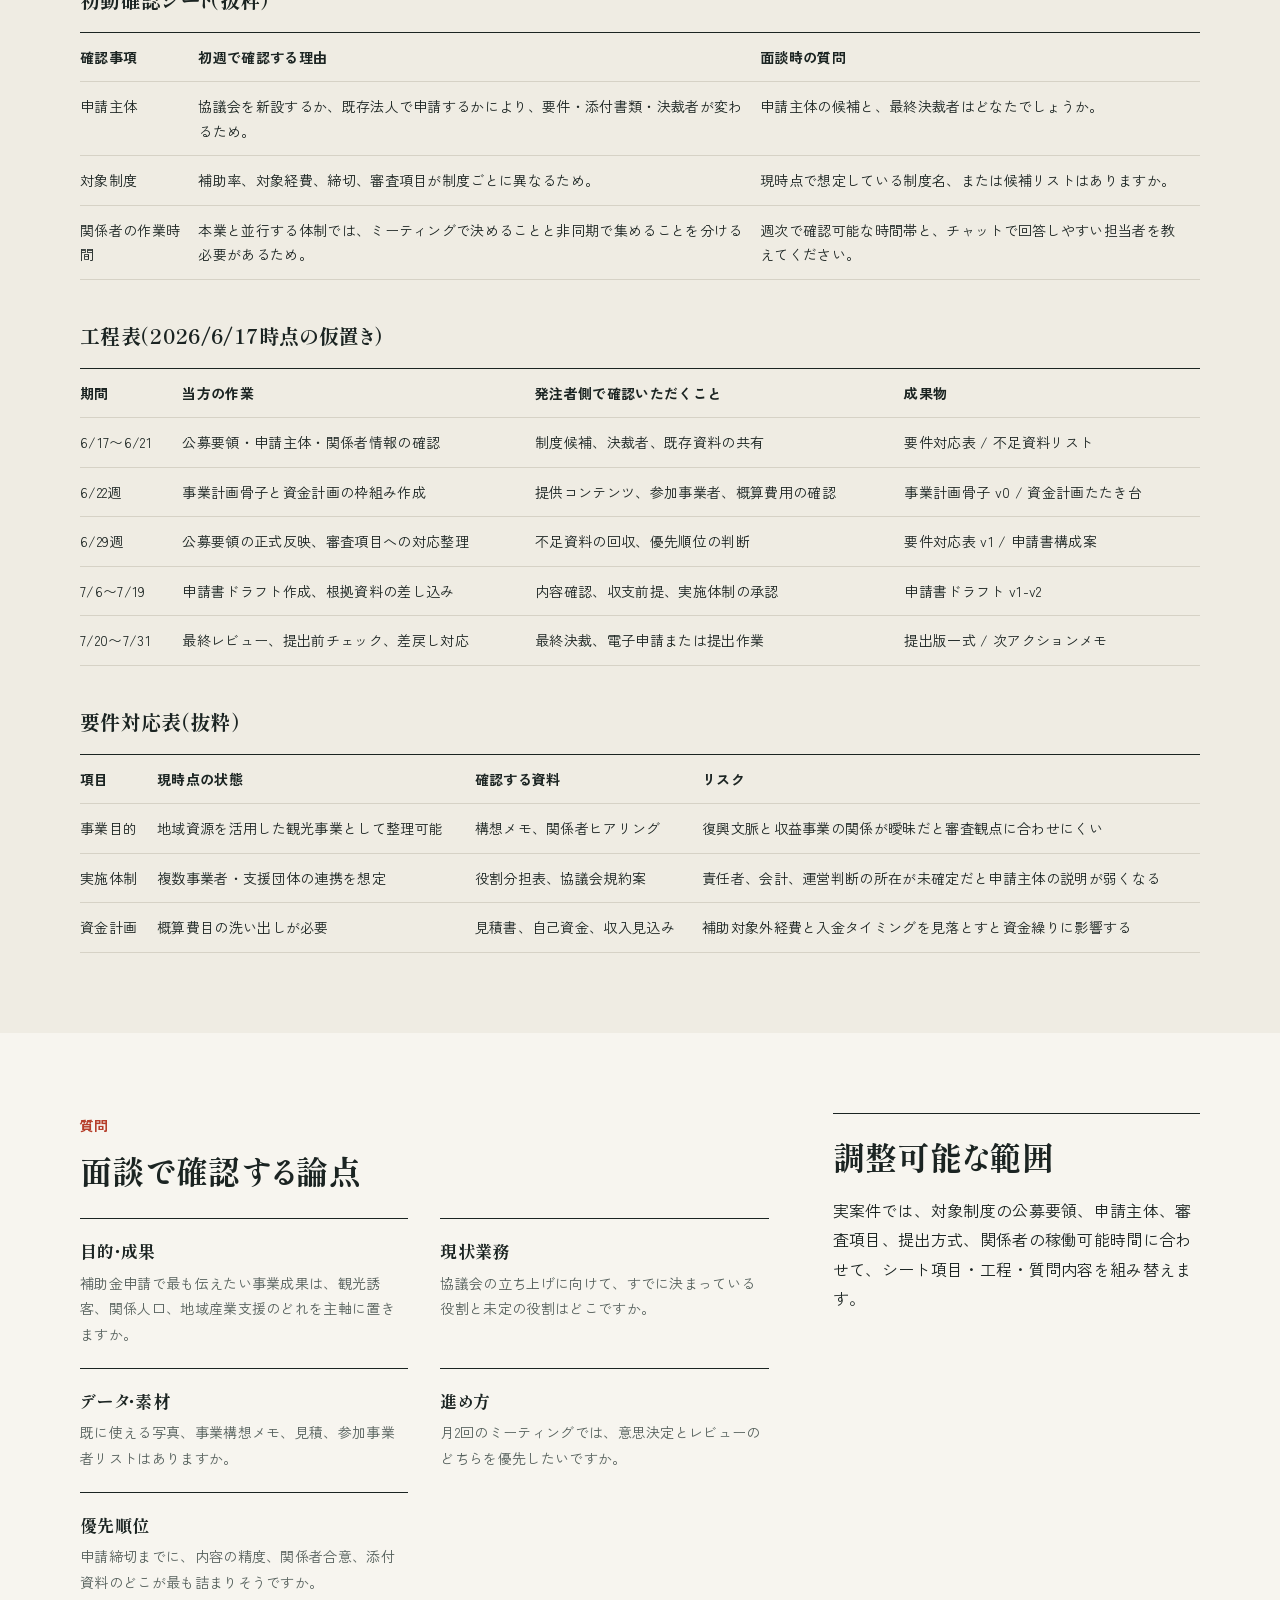
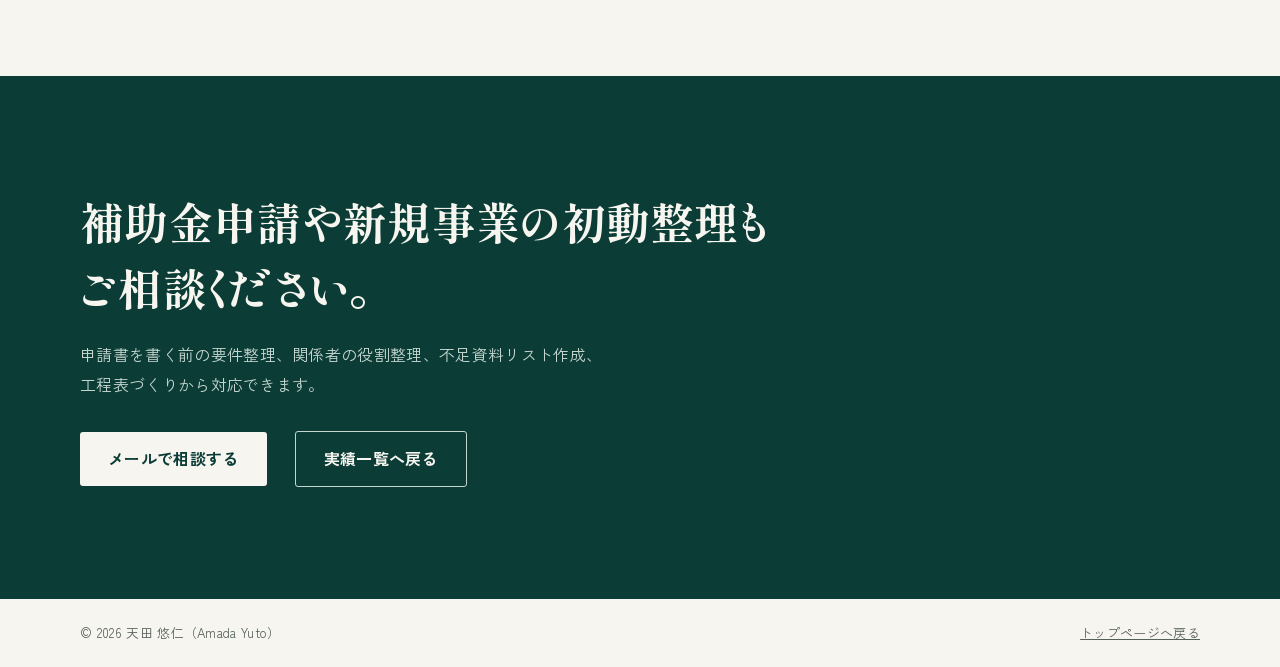
==== commit 1cf4be6e: "Redesign portfolio and add Another works experience Rework the copy and visual design, separate real" ====
--- a/food-tour-subsidy-demo.html
+++ b/food-tour-subsidy-demo.html
@@ -3,79 +3,73 @@
   <head>
     <meta charset="utf-8">
     <meta name="viewport" content="width=device-width, initial-scale=1">
-    <title>補助金申請 初動整理シート | Amada Yuto Portfolio</title>
+    <title>補助金申請 初動整理シート｜天田 悠仁 ポートフォリオ</title>
     <meta
       name="description"
       content="地域観光・新規事業向けの補助金申請初動整理シート。匿名化したポートフォリオ掲載用サンプルです。"
     >
-    <meta name="author" content="Amada Yuto">
-    <meta name="theme-color" content="#0f766e">
+    <meta name="author" content="天田 悠仁">
+    <meta name="theme-color" content="#f7f5ef">
     <link rel="canonical" href="https://ytiantian07-web.github.io/portfolio-site/food-tour-subsidy-demo.html">
     <meta property="og:type" content="article">
-    <meta property="og:title" content="補助金申請 初動整理シート | Amada Yuto Portfolio">
+    <meta property="og:title" content="補助金申請 初動整理シート｜天田 悠仁 ポートフォリオ">
     <meta property="og:url" content="https://ytiantian07-web.github.io/portfolio-site/food-tour-subsidy-demo.html">
-    <meta property="og:image" content="https://ytiantian07-web.github.io/portfolio-site/assets/case-subsidy-sheet-stylish.jpg">
+    <meta property="og:image" content="https://ytiantian07-web.github.io/portfolio-site/assets/og.png">
     <meta
       property="og:description"
       content="協議会設立と補助金申請を短期間で進める案件を想定した、匿名化済みの成果物サンプルです。"
     >
-    <meta property="og:site_name" content="Amada Yuto Portfolio">
+    <meta property="og:site_name" content="天田 悠仁 ポートフォリオ">
     <meta name="twitter:card" content="summary_large_image">
-    <meta name="twitter:image" content="https://ytiantian07-web.github.io/portfolio-site/assets/case-subsidy-sheet-stylish.jpg">
+    <meta name="twitter:image" content="https://ytiantian07-web.github.io/portfolio-site/assets/og.png">
     <link
       rel="icon"
-      href="data:image/svg+xml,%3Csvg xmlns='http://www.w3.org/2000/svg' viewBox='0 0 64 64'%3E%3Crect width='64' height='64' rx='12' fill='%230f766e'/%3E%3Ctext x='32' y='40' text-anchor='middle' font-family='Arial,sans-serif' font-size='24' font-weight='700' fill='white'%3EAM%3C/text%3E%3C/svg%3E"
+      href="data:image/svg+xml,%3Csvg xmlns='http://www.w3.org/2000/svg' viewBox='0 0 64 64'%3E%3Crect width='64' height='64' rx='8' fill='%230f5147'/%3E%3Ctext x='32' y='41' text-anchor='middle' font-family='Arial,sans-serif' font-size='25' font-weight='700' fill='white'%3EAY%3C/text%3E%3C/svg%3E"
     >
-    <link rel="stylesheet" href="styles.css?v=20260617-subsidy-case">
+    <link rel="preconnect" href="https://fonts.googleapis.com">
+    <link rel="preconnect" href="https://fonts.gstatic.com" crossorigin>
+    <link href="https://fonts.googleapis.com/css2?family=Shippori+Mincho+B1:wght@600;700&family=Zen+Kaku+Gothic+New:wght@400;500;700&display=swap" rel="stylesheet">
+    <link rel="stylesheet" href="styles.css?v=20261109">
   </head>
   <body>
     <header class="site-header">
       <a class="brand" href="index.html#top" aria-label="トップページへ戻る">
-        <span class="brand-mark">AM</span>
-        <span>
-          <strong>Amada Yuto</strong>
-          <small>業務整理とAI活用の伴走支援</small>
-        </span>
+        <strong>天田 悠仁</strong>
+        <small>Amada Yuto</small>
       </a>
       <nav class="site-nav" aria-label="主要ナビゲーション">
+        <a href="index.html#works">実績</a>
         <a href="index.html#services">できること</a>
-        <a href="index.html#works">実績</a>
         <a href="index.html#process">進め方</a>
-        <a href="index.html#profile">プロフィール</a>
-        <a class="nav-cta" href="mailto:ytiantian07@gmail.com?subject=Portfolio%20Inquiry">相談する</a>
+        <a href="index.html#profile">経歴</a>
       </nav>
+      <a class="nav-cta" href="mailto:ytiantian07@gmail.com?subject=%E3%83%9D%E3%83%BC%E3%83%88%E3%83%95%E3%82%A9%E3%83%AA%E3%82%AA%E3%81%8B%E3%82%89%E3%81%AE%E3%81%94%E7%9B%B8%E8%AB%87&amp;body=%E5%A4%A9%E7%94%B0%E6%A7%98%0A%0A%E4%BB%A5%E4%B8%8B%E3%81%AE%E5%86%85%E5%AE%B9%E3%81%A7%E7%9B%B8%E8%AB%87%E3%81%97%E3%81%9F%E3%81%84%E3%81%A7%E3%81%99%E3%80%82%0A%0A%E3%80%90%E7%9B%B8%E8%AB%87%E5%86%85%E5%AE%B9%E3%80%91%0A%E3%80%90%E5%B8%8C%E6%9C%9B%E7%B4%8D%E6%9C%9F%E3%80%91%0A%E3%80%90%E3%81%94%E4%BA%88%E7%AE%97%E3%81%AE%E7%9B%AE%E5%AE%89%E3%80%91%0A%E3%80%90%E5%8F%82%E8%80%83URL%E3%83%BB%E8%B3%87%E6%96%99%E3%80%91%0A%E3%80%90%E3%81%9D%E3%81%AE%E4%BB%96%E3%80%91%0A">相談する</a>
     </header>
 
     <main>
       <section class="case-hero" aria-labelledby="case-title">
         <div class="case-hero-inner">
           <div class="case-hero-copy">
-            <a class="back-link" href="index.html#works">実績一覧へ戻る</a>
-            <p class="eyebrow">Portfolio sample / anonymized</p>
+            <a class="back-link" href="index.html#works">← 実績一覧へ戻る</a>
+            <p class="eyebrow">提案サンプル（匿名化済み）</p>
             <h1 id="case-title">補助金申請 初動整理シート</h1>
             <p>
-              地域の食と体験型ツアーを組み合わせる新規事業を想定し、協議会設立・申請要件・不足資料・資金計画・工程表を、
-              面談前に議論できる粒度まで整理したサンプルです。
+              地域の食と体験型ツアーを組み合わせる新規事業を想定し、協議会設立・申請要件・不足資料・資金計画・工程表を、面談前に議論できる粒度まで整理したサンプルです。
             </p>
           </div>
-          <figure class="case-hero-media">
-            <img src="assets/case-subsidy-sheet-stylish.jpg" alt="補助金申請初動整理シートのデモ画像" width="1536" height="1024">
-          </figure>
         </div>
       </section>
 
       <section class="case-page-section" aria-labelledby="overview-title">
         <div class="case-page-grid">
           <div class="case-page-main">
-            <p class="eyebrow">Overview</p>
+            <p class="eyebrow">概要</p>
             <h2 id="overview-title">案件の概要（匿名化）</h2>
             <p>
-              地域復興に取り組む小規模団体が、地域の食資源と滞在・体験コンテンツを組み合わせた観光事業を立ち上げる想定です。
-              関係者は本業と並行して参画し、月2回程度のオンラインミーティングとチャット相談で、2026年6月中旬から7月末までに補助金申請を進める前提でした。
+              地域復興に取り組む小規模団体が、地域の食資源と滞在・体験コンテンツを組み合わせた観光事業を立ち上げる想定です。関係者は本業と並行して参画し、月2回程度のオンラインミーティングとチャット相談で、2026年6月中旬から7月末までに補助金申請を進める前提でした。
             </p>
             <p>
-              公開情報では、復興ビジョンの収集・発信、復興イニシアティブの育成、復興団体のプラットフォームづくりが掲げられていました。
-              そのため本サンプルでは、単なる書類作成ではなく、複数の事業者・関係者が短期間で判断できる「不足情報リスト」と「要件対応表」を先に置いています。
+              公開情報では、復興ビジョンの収集・発信、復興イニシアティブの育成、復興団体のプラットフォームづくりが掲げられていました。そのため本サンプルでは、単なる書類作成ではなく、複数の事業者・関係者が短期間で判断できる「不足情報リスト」と「要件対応表」を先に置いています。
             </p>
           </div>
           <aside class="case-page-aside" aria-label="サンプル情報">
@@ -99,7 +93,7 @@
 
       <section class="case-page-section alt-section" aria-labelledby="sample-title">
         <div class="case-sample">
-          <p class="eyebrow">Demo artifact</p>
+          <p class="eyebrow">サンプル</p>
           <h2 id="sample-title">匿名化した成果物サンプル</h2>
           <p class="sample-note">
             以下は、実案件に送った資料の構成をもとにしたポートフォリオ掲載用のサンプルです。内容は仮説ベースであり、対象制度・公募要領・申請主体の確定後に調整します。
@@ -109,22 +103,22 @@
             <h3>稼働開始後1〜2週間で渡すもの</h3>
             <div class="deliverable-grid">
               <article>
-                <span>Week 1</span>
+                <span>1週目</span>
                 <h4>要件対応表</h4>
                 <p>対象制度の要件、申請主体、添付書類、審査観点を1枚に整理します。</p>
               </article>
               <article>
-                <span>Week 1</span>
+                <span>1週目</span>
                 <h4>不足資料リスト</h4>
                 <p>発注者側で準備が必要な情報を、担当者・期限・確認状態つきで並べます。</p>
               </article>
               <article>
-                <span>Week 2</span>
+                <span>2週目</span>
                 <h4>事業計画骨子 v0</h4>
                 <p>ビジョン、対象顧客、提供価値、実施体制、収支前提を申請書の見出しに合わせます。</p>
               </article>
               <article>
-                <span>Week 2</span>
+                <span>2週目</span>
                 <h4>資金計画たたき台</h4>
                 <p>概算費目、自己資金、補助対象外経費、入金タイミングの確認欄を作ります。</p>
               </article>
@@ -252,7 +246,7 @@
       <section class="case-page-section" aria-labelledby="questions-title">
         <div class="case-page-grid">
           <div class="case-page-main">
-            <p class="eyebrow">Interview questions</p>
+            <p class="eyebrow">質問</p>
             <h2 id="questions-title">面談で確認する論点</h2>
             <div class="question-list">
               <article>
@@ -280,8 +274,7 @@
           <aside class="case-page-aside" aria-label="調整可能な範囲">
             <h2>調整可能な範囲</h2>
             <p>
-              実案件では、対象制度の公募要領、申請主体、審査項目、提出方式、関係者の稼働可能時間に合わせて、
-              シート項目・工程・質問内容を組み替えます。
+              実案件では、対象制度の公募要領、申請主体、審査項目、提出方式、関係者の稼働可能時間に合わせて、シート項目・工程・質問内容を組み替えます。
             </p>
           </aside>
         </div>
@@ -289,13 +282,12 @@
 
       <section class="contact-section" id="contact" aria-labelledby="contact-title">
         <div class="contact-inner">
-          <p class="eyebrow">Contact</p>
-          <h2 id="contact-title">補助金申請や新規事業の初動整理もご相談ください。</h2>
+                    <h2 id="contact-title">補助金申請や新規事業の初動整理もご相談ください。</h2>
           <p>
             申請書を書く前の要件整理、関係者の役割整理、不足資料リスト作成、工程表づくりから対応できます。
           </p>
           <div class="contact-actions">
-            <a class="button button-primary" href="mailto:ytiantian07@gmail.com?subject=Portfolio%20Inquiry">メールで相談する</a>
+            <a class="button button-light" href="mailto:ytiantian07@gmail.com?subject=%E3%83%9D%E3%83%BC%E3%83%88%E3%83%95%E3%82%A9%E3%83%AA%E3%82%AA%E3%81%8B%E3%82%89%E3%81%AE%E3%81%94%E7%9B%B8%E8%AB%87&amp;body=%E5%A4%A9%E7%94%B0%E6%A7%98%0A%0A%E4%BB%A5%E4%B8%8B%E3%81%AE%E5%86%85%E5%AE%B9%E3%81%A7%E7%9B%B8%E8%AB%87%E3%81%97%E3%81%9F%E3%81%84%E3%81%A7%E3%81%99%E3%80%82%0A%0A%E3%80%90%E7%9B%B8%E8%AB%87%E5%86%85%E5%AE%B9%E3%80%91%0A%E3%80%90%E5%B8%8C%E6%9C%9B%E7%B4%8D%E6%9C%9F%E3%80%91%0A%E3%80%90%E3%81%94%E4%BA%88%E7%AE%97%E3%81%AE%E7%9B%AE%E5%AE%89%E3%80%91%0A%E3%80%90%E5%8F%82%E8%80%83URL%E3%83%BB%E8%B3%87%E6%96%99%E3%80%91%0A%E3%80%90%E3%81%9D%E3%81%AE%E4%BB%96%E3%80%91%0A">メールで相談する</a>
             <a class="button button-secondary" href="index.html#works">実績一覧へ戻る</a>
           </div>
         </div>
@@ -303,34 +295,8 @@
     </main>
 
     <footer class="site-footer">
-      <p>© Amada Yuto</p>
+      <p>© 2026 天田 悠仁（Amada Yuto）</p>
       <a href="index.html#top">トップページへ戻る</a>
     </footer>
-    <script>
-      const contactMailSubject = "ポートフォリオからの相談";
-      const contactMailBody = [
-        "Amada Yutoさん",
-        "",
-        "以下の内容で相談したいです。",
-        "",
-        "【相談内容】",
-        "【希望納期】",
-        "【ご予算の目安】",
-        "【参考URL・資料】",
-        "【その他】",
-      ].join("\n");
-      const contactMailHref =
-        "mailto:ytiantian07@gmail.com?subject=" +
-        encodeURIComponent(contactMailSubject) +
-        "&body=" +
-        encodeURIComponent(contactMailBody);
-      document.querySelectorAll('a[href^="mailto:"]').forEach((link) => {
-        link.setAttribute("href", contactMailHref);
-        link.addEventListener("click", (event) => {
-          event.preventDefault();
-          window.location.href = contactMailHref;
-        });
-      });
-    </script>
   </body>
 </html>
--- a/styles.css
+++ b/styles.css
@@ -1,677 +1,879 @@
 :root {
-  --paper: #ffffff;
-  --soft: #f5f7f6;
-  --ink: #111827;
-  --muted: #5d6675;
-  --line: #dce2e7;
-  --teal: #0f766e;
-  --teal-dark: #0a4f49;
-  --coral: #c4493d;
-  --gold: #a86f16;
-  --blue: #1f5f99;
-  --shadow: 0 18px 48px rgba(17, 24, 39, 0.12);
+  color-scheme: light;
+  --paper: #f7f5ef;
+  --tint: #efece3;
+  --surface: #fffefa;
+  --ink: #1b2422;
+  --muted: #55605c;
+  --line: #d6d2c6;
+  --line-strong: #1b2422;
+  --green: #0f5147;
+  --green-deep: #0b3d36;
+  --on-green: #f7f5ef;
+  --on-green-muted: #c5d6d0;
+  --vermilion: #b63e2a;
+  --font-body: "Zen Kaku Gothic New", "Hiragino Sans", "Hiragino Kaku Gothic ProN", "Yu Gothic", Meiryo, sans-serif;
+  --font-head: "Shippori Mincho B1", "Hiragino Mincho ProN", "Yu Mincho", serif;
+  --gutter: clamp(16px, 4vw, 40px);
+  --width: 1120px;
 }
 
 * {
   box-sizing: border-box;
-  letter-spacing: 0;
 }
 
 html {
   scroll-behavior: smooth;
+  scroll-padding-top: 88px;
+  -webkit-text-size-adjust: 100%;
 }
 
 body {
   margin: 0;
   background: var(--paper);
   color: var(--ink);
-  font-family:
-    "Hiragino Sans", "Hiragino Kaku Gothic ProN", "Yu Gothic", Meiryo,
-    system-ui, -apple-system, BlinkMacSystemFont, sans-serif;
-  line-height: 1.75;
-  overflow-wrap: anywhere;
+  font-family: var(--font-body);
+  font-size: 16px;
+  line-height: 1.85;
+  font-feature-settings: "palt";
+  letter-spacing: 0.02em;
+  line-break: strict;
+  overflow-wrap: break-word;
 }
 
 img {
   display: block;
-  width: 100%;
+  max-width: 100%;
   height: auto;
 }
 
 a {
   color: inherit;
-  text-decoration: none;
-}
-
+}
+
+h1,
+h2,
+h3,
+h4 {
+  margin: 0;
+  font-family: var(--font-head);
+  font-weight: 700;
+  word-break: auto-phrase;
+  text-wrap: pretty;
+}
+
+p {
+  margin: 0;
+}
+
+:focus-visible {
+  outline: 3px solid var(--vermilion);
+  outline-offset: 3px;
+}
+
+.skip-link {
+  position: absolute;
+  top: -48px;
+  left: 16px;
+  z-index: 40;
+  padding: 8px 14px;
+  background: var(--ink);
+  color: var(--paper);
+}
+
+.skip-link:focus {
+  top: 8px;
+}
+
+.visually-hidden {
+  position: absolute;
+  width: 1px;
+  height: 1px;
+  overflow: hidden;
+  clip-path: inset(50%);
+  white-space: nowrap;
+}
+
+p.feature-client,
+p.feature-lead,
+.hero-person p,
+.group-lead,
+.case-hero-copy p,
+.sample-note,
+.contact-inner > p {
+  word-break: auto-phrase;
+}
+
+/* Header */
 .site-header {
   position: sticky;
   top: 0;
   z-index: 20;
   display: flex;
   align-items: center;
-  justify-content: space-between;
-  gap: 24px;
-  min-height: 72px;
-  padding: 14px 32px;
-  border-bottom: 1px solid rgba(220, 226, 231, 0.88);
-  background: rgba(255, 255, 255, 0.94);
-  backdrop-filter: blur(14px);
+  gap: 32px;
+  padding: 14px max(var(--gutter), calc((100% - var(--width)) / 2));
+  border-bottom: 1px solid var(--line);
+  background: var(--paper);
 }
 
 .brand {
   display: inline-flex;
-  align-items: center;
-  gap: 12px;
-  min-width: 220px;
-}
-
-.brand-mark {
-  display: grid;
-  place-items: center;
-  width: 42px;
-  height: 42px;
-  border-radius: 8px;
-  background: var(--teal);
-  color: #ffffff;
-  font-size: 14px;
-  font-weight: 700;
-}
-
-.brand strong,
+  align-items: baseline;
+  gap: 10px;
+  margin-right: auto;
+  text-decoration: none;
+}
+
+.brand strong {
+  font-family: var(--font-head);
+  font-size: 20px;
+  line-height: 1.3;
+}
+
 .brand small {
-  display: block;
-}
-
-.brand strong {
-  font-size: 15px;
-  line-height: 1.3;
-}
-
-.brand small {
   color: var(--muted);
   font-size: 12px;
-  line-height: 1.4;
 }
 
 .site-nav {
   display: flex;
-  align-items: center;
-  justify-content: flex-end;
-  gap: 18px;
-  color: var(--muted);
-  font-size: 14px;
+  gap: 24px;
+  font-size: 14px;
+}
+
+.site-nav a {
+  padding: 6px 0;
+  text-decoration: none;
+}
+
+.site-nav a:hover,
+.site-footer a:hover,
+.text-link:hover,
+.inline-link:hover {
+  color: var(--vermilion);
+}
+
+.nav-cta {
+  padding: 7px 16px;
+  border-radius: 3px;
+  background: var(--green);
+  color: var(--on-green);
+  font-size: 14px;
+  font-weight: 700;
+  text-decoration: none;
   white-space: nowrap;
 }
 
-.site-nav a {
-  transition: color 160ms ease, border-color 160ms ease, background 160ms ease;
-}
-
-.site-nav a:hover {
-  color: var(--teal-dark);
-}
-
-.nav-cta {
-  padding: 8px 14px;
-  border: 1px solid var(--teal);
-  border-radius: 8px;
-  color: var(--teal-dark);
-  font-weight: 700;
-}
-
 .nav-cta:hover {
-  background: #edf8f6;
-}
-
+  background: var(--green-deep);
+}
+
+/* Hero */
 .hero {
-  position: relative;
-  display: grid;
-  align-items: center;
-  min-height: 76svh;
-  padding: 118px 32px 96px;
-  background-color: #17201f;
-  background-image: url("assets/hero-openai-gpt-image-2.jpg");
-  background-position: center;
-  background-size: cover;
-  color: #ffffff;
-  isolation: isolate;
-}
-
-.hero-shade {
-  position: absolute;
-  inset: 0;
-  z-index: -1;
-  background: rgba(8, 16, 18, 0.72);
-}
-
-.hero-inner {
-  width: min(100%, 980px);
+  display: grid;
+  grid-template-columns: minmax(0, 1.5fr) minmax(300px, 1fr);
+  gap: clamp(40px, 6vw, 88px);
+  align-items: start;
+  width: min(100%, calc(var(--width) + var(--gutter) * 2));
   margin: 0 auto;
-}
-
-.hero-profile {
-  display: inline-flex;
-  align-items: center;
-  max-width: 100%;
-  gap: 14px;
-  margin-bottom: 22px;
-  padding: 10px 16px 10px 10px;
-  border: 1px solid rgba(255, 255, 255, 0.24);
-  border-radius: 999px;
-  background: rgba(8, 16, 18, 0.5);
-  box-shadow: 0 18px 48px rgba(0, 0, 0, 0.22);
-  backdrop-filter: blur(14px);
-}
-
-.hero-profile img {
-  width: 92px;
-  height: 92px;
-  flex: 0 0 auto;
-  border: 2px solid rgba(255, 255, 255, 0.64);
-  border-radius: 50%;
-  object-fit: cover;
-  object-position: center 28%;
-}
-
-.hero-profile-copy {
-  min-width: 0;
-}
-
-.hero-profile-name,
-.hero-profile-role {
-  display: block;
-}
-
-.hero-profile-name {
-  font-size: 18px;
-  font-weight: 800;
-  line-height: 1.2;
-}
-
-.hero-profile-role {
-  margin-top: 4px;
-  color: rgba(255, 255, 255, 0.78);
-  font-size: 13px;
-  line-height: 1.5;
+  padding: clamp(56px, 9vw, 112px) var(--gutter) clamp(56px, 8vw, 96px);
 }
 
 .eyebrow {
-  margin: 0 0 12px;
-  color: var(--gold);
-  font-size: 13px;
-  font-weight: 700;
-  line-height: 1.5;
-  text-transform: uppercase;
-}
-
-.hero .eyebrow {
-  color: #f4c15d;
+  margin-bottom: 20px;
+  color: var(--vermilion);
+  font-size: 14px;
+  font-weight: 700;
 }
 
 .hero h1 {
-  max-width: 800px;
-  margin: 0;
-  font-size: 48px;
-  font-weight: 800;
-  line-height: 1.18;
+  font-size: clamp(29px, 4.1vw, 52px);
+  line-height: 1.4;
+  letter-spacing: 0.03em;
+}
+
+.hero h1 span {
+  display: inline-block;
 }
 
 .hero-lead {
-  max-width: 720px;
-  margin: 24px 0 0;
-  color: rgba(255, 255, 255, 0.88);
-  font-size: 18px;
-  line-height: 1.85;
-}
-
-.hero-actions,
-.contact-actions {
+  max-width: 34em;
+  margin-top: 28px;
+  font-size: 17px;
+  word-break: auto-phrase;
+}
+
+.hero-actions {
   display: flex;
   flex-wrap: wrap;
-  gap: 12px;
-  margin-top: 32px;
+  align-items: center;
+  gap: 16px 28px;
+  margin-top: 36px;
 }
 
 .button {
   display: inline-flex;
   align-items: center;
   justify-content: center;
-  min-height: 48px;
-  padding: 12px 18px;
-  border: 1px solid transparent;
-  border-radius: 8px;
-  font-weight: 700;
-  line-height: 1.3;
-  transition: transform 160ms ease, box-shadow 160ms ease, background 160ms ease;
-}
-
-.button:hover {
-  transform: translateY(-1px);
+  min-height: 52px;
+  padding: 12px 28px;
+  border-radius: 3px;
+  font-weight: 700;
+  text-decoration: none;
 }
 
 .button-primary {
-  background: var(--coral);
-  color: #ffffff;
-  box-shadow: 0 12px 28px rgba(196, 73, 61, 0.28);
+  background: var(--green);
+  color: var(--on-green);
 }
 
 .button-primary:hover {
-  background: #aa392f;
+  background: var(--green-deep);
 }
 
 .button-secondary {
-  border-color: rgba(255, 255, 255, 0.68);
-  background: rgba(255, 255, 255, 0.1);
-  color: #ffffff;
-}
-
-.alt-section .button-secondary,
-.contact-section .button-secondary,
-.section .button-secondary {
-  border-color: var(--line);
+  border: 1px solid var(--on-green-muted);
+  color: var(--on-green);
+}
+
+.button-secondary:hover {
+  background: var(--green-deep);
+}
+
+.button-light {
   background: var(--paper);
-  color: var(--ink);
+  color: var(--green-deep);
+}
+
+.button-light:hover {
+  background: #ffffff;
+}
+
+.text-link,
+.inline-link {
+  font-weight: 700;
+  text-decoration: underline;
+  text-decoration-thickness: 1px;
+  text-underline-offset: 5px;
+}
+
+.hero-person {
+  display: grid;
+  grid-template-columns: 88px minmax(0, 1fr);
+  gap: 18px;
+  align-items: center;
+  padding-bottom: 24px;
+}
+
+.hero-person img {
+  width: 88px;
+  height: 88px;
+  border-radius: 50%;
+  object-fit: cover;
+}
+
+.hero-person p {
+  font-size: 14px;
+  line-height: 1.75;
 }
 
 .hero-facts {
-  display: grid;
-  grid-template-columns: repeat(3, minmax(0, 1fr));
-  gap: 12px;
-  max-width: 760px;
-  margin: 40px 0 0;
+  margin: 0;
+  border-top: 1px solid var(--line-strong);
 }
 
 .hero-facts div {
-  min-height: 82px;
-  padding: 16px;
-  border: 1px solid rgba(255, 255, 255, 0.2);
-  border-radius: 8px;
-  background: rgba(255, 255, 255, 0.1);
+  padding: 16px 0;
+  border-bottom: 1px solid var(--line);
 }
 
 .hero-facts dt {
-  color: rgba(255, 255, 255, 0.68);
-  font-size: 12px;
-  font-weight: 700;
+  font-family: var(--font-head);
+  font-size: 18px;
+  font-weight: 700;
+  line-height: 1.6;
 }
 
 .hero-facts dd {
   margin: 4px 0 0;
-  font-size: 15px;
-  font-weight: 700;
-  line-height: 1.5;
-}
-
+  color: var(--muted);
+  font-size: 14px;
+  line-height: 1.75;
+}
+
+/* Sections */
 .section {
-  padding: 88px 32px;
-}
-
-.alt-section,
-.intro-section {
-  background: var(--soft);
+  padding: clamp(64px, 9vw, 112px) var(--gutter);
+}
+
+.section-tint {
+  background: var(--tint);
 }
 
 .section-head,
-.contact-inner,
-.profile-section,
-.proof-grid,
-.service-grid,
-.chatbot-showcase,
-.case-grid,
+.feature,
+.work-group,
+.service-table,
 .process-list,
-.faq-list {
-  width: min(100%, 1120px);
+.faq-list,
+.profile-grid {
+  width: min(100%, var(--width));
   margin-right: auto;
   margin-left: auto;
 }
 
 .section-head {
-  margin-bottom: 34px;
-}
-
-.section-head h2,
-.profile-copy h2,
-.contact-inner h2 {
-  max-width: 760px;
-  margin: 0;
-  font-size: 34px;
-  line-height: 1.35;
-}
-
-.section-head p:not(.eyebrow),
-.profile-copy p,
-.contact-inner p {
-  max-width: 820px;
-  margin: 16px 0 0;
-  color: var(--muted);
-  font-size: 16px;
-}
-
-.proof-grid,
-.service-grid {
+  display: grid;
+  grid-template-columns: minmax(0, 1fr) minmax(0, 2fr);
+  gap: 16px 40px;
+  align-items: baseline;
+  margin-bottom: clamp(36px, 5vw, 56px);
+  padding-top: 20px;
+  border-top: 2px solid var(--line-strong);
+}
+
+.section-head h2 {
+  font-size: clamp(30px, 3.6vw, 40px);
+  line-height: 1.4;
+}
+
+.section-head p {
+  max-width: 36em;
+  color: var(--muted);
+  word-break: auto-phrase;
+  text-wrap: pretty;
+}
+
+/* Featured work */
+.feature {
+  padding: clamp(28px, 5vw, 56px);
+  border-radius: 4px;
+  background: var(--green);
+  color: var(--on-green);
+}
+
+.feature-tag {
+  color: var(--on-green-muted);
+  font-size: 14px;
+  font-weight: 500;
+}
+
+.feature h3 {
+  max-width: 26em;
+  margin-top: 10px;
+  font-size: clamp(25px, 3.2vw, 36px);
+  line-height: 1.5;
+}
+
+.feature-client {
+  margin-top: 16px;
+  color: var(--on-green-muted);
+  font-size: 14px;
+  line-height: 1.8;
+}
+
+.feature-lead {
+  max-width: 44em;
+  margin-top: 28px;
+}
+
+.feature-steps {
   display: grid;
   grid-template-columns: repeat(3, minmax(0, 1fr));
-  gap: 16px;
-}
-
-.proof-grid article,
-.service-card,
-.case-card,
-.process-list li,
-.profile-table,
-.faq-list article {
-  border: 1px solid var(--line);
-  border-radius: 8px;
+  gap: 0;
+  margin: 40px 0 0;
+  padding: 0;
+  list-style: none;
+  counter-reset: step;
+}
+
+.feature-steps li {
+  position: relative;
+  padding: 24px 18px 0 0;
+  border-top: 1px solid var(--on-green-muted);
+  counter-increment: step;
+}
+
+.feature-steps li::before {
+  content: "";
+  position: absolute;
+  top: -5px;
+  left: 0;
+  width: 9px;
+  height: 9px;
+  border-radius: 50%;
   background: var(--paper);
 }
 
-.proof-grid article,
-.service-card {
-  padding: 24px;
-}
-
-.proof-label,
-.case-type {
-  color: var(--blue);
-  font-size: 12px;
-  font-weight: 800;
+.feature-steps strong {
+  display: block;
+  font-family: var(--font-head);
+  font-size: 18px;
   line-height: 1.5;
 }
 
-.proof-grid strong {
+.feature-steps span {
   display: block;
   margin-top: 8px;
-  font-size: 18px;
-  line-height: 1.45;
-}
-
-.proof-grid p,
-.service-card p,
-.service-card li,
-.case-detail dd,
-.process-list p,
-.profile-table dd {
-  color: var(--muted);
-}
-
-.proof-grid p {
-  margin: 12px 0 0;
-  font-size: 14px;
-}
-
-.service-card h3 {
-  min-height: 72px;
-  margin: 0;
+  color: var(--on-green-muted);
+  font-size: 13px;
+  line-height: 1.75;
+}
+
+.feature-notes {
+  display: grid;
+  grid-template-columns: repeat(2, minmax(0, 1fr));
+  gap: 32px;
+  margin-top: 44px;
+}
+
+.feature-notes h4 {
+  font-size: 17px;
+  line-height: 1.6;
+}
+
+.feature-notes p {
+  margin-top: 8px;
+  color: var(--on-green-muted);
+  font-size: 14px;
+}
+
+.feature-footnote {
+  margin-top: 32px;
+  padding-top: 16px;
+  border-top: 1px solid rgba(197, 214, 208, 0.45);
+  color: var(--on-green-muted);
+  font-size: 13px;
+}
+
+/* Work groups */
+.work-group {
+  margin-top: clamp(56px, 7vw, 88px);
+}
+
+.work-group > h3 {
+  font-size: clamp(22px, 2.6vw, 28px);
+  line-height: 1.5;
+}
+
+.group-lead {
+  margin-top: 8px;
+  color: var(--muted);
+}
+
+.public-grid {
+  display: grid;
+  grid-template-columns: repeat(3, minmax(0, 1fr));
+  gap: clamp(24px, 3.4vw, 40px);
+  margin-top: 28px;
+}
+
+.public-grid article {
+  padding-top: 18px;
+  border-top: 1px solid var(--line-strong);
+}
+
+.work-meta {
+  color: var(--muted);
+  font-size: 13px;
+  line-height: 1.7;
+}
+
+.public-grid h4,
+.demo-row h4 {
+  margin-top: 6px;
   font-size: 19px;
-  line-height: 1.45;
-}
-
-.service-card p {
-  margin: 14px 0;
-  font-size: 14px;
-}
-
-.service-card ul {
-  display: grid;
-  gap: 8px;
-  margin: 0;
-  padding-left: 18px;
-  font-size: 14px;
-}
-
-.chatbot-showcase {
-  margin-bottom: 42px;
-}
-
-.chatbot-intro {
-  max-width: 860px;
-  margin-bottom: 18px;
-}
-
-.chatbot-intro h3 {
-  margin: 0;
-  font-size: 26px;
-  line-height: 1.35;
-}
-
-.chatbot-intro p:not(.eyebrow),
-.chatbot-cta {
-  margin: 12px 0 0;
-  color: var(--muted);
+  line-height: 1.6;
+}
+
+.public-grid article > p:not(.work-meta) {
+  margin-top: 12px;
   font-size: 15px;
 }
 
-.chatbot-grid {
-  display: grid;
-  grid-template-columns: repeat(3, minmax(0, 1fr));
-  gap: 16px;
-}
-
-.chatbot-card {
-  display: flex;
-  flex-direction: column;
-  padding: 22px;
-  border: 1px solid var(--line);
-  border-radius: 8px;
-  background: var(--paper);
-  box-shadow: 0 12px 32px rgba(17, 24, 39, 0.08);
-}
-
-.chatbot-card h4 {
-  min-height: 66px;
-  margin: 8px 0 16px;
-  font-size: 20px;
-  line-height: 1.4;
-}
-
-.chatbot-meta {
-  display: grid;
-  gap: 8px;
-  margin: 0 0 18px;
-  padding: 14px;
-  border-radius: 8px;
-  background: var(--soft);
-}
-
-.chatbot-meta div {
-  display: grid;
-  grid-template-columns: 72px minmax(0, 1fr);
-  gap: 10px;
-}
-
-.chatbot-meta dt,
-.chatbot-section-label {
-  color: var(--ink);
-  font-size: 12px;
-  font-weight: 800;
-}
-
-.chatbot-meta dd {
-  margin: 0;
-  color: var(--muted);
-  font-size: 13px;
-}
-
-.chatbot-section-label {
-  margin: 16px 0 6px;
-}
-
-.chatbot-card ul {
-  display: grid;
-  gap: 6px;
-  margin: 0;
-  padding-left: 18px;
-  color: var(--muted);
-  font-size: 13px;
+.demo-list {
+  margin-top: 24px;
+  border-top: 1px solid var(--line-strong);
+}
+
+.demo-row {
+  display: grid;
+  grid-template-columns: minmax(0, 1.05fr) minmax(0, 1.75fr) auto;
+  gap: 16px 32px;
+  align-items: center;
+  padding: 22px 0;
+  border-bottom: 1px solid var(--line);
+}
+
+.demo-row > p {
+  font-size: 15px;
 }
 
 .demo-link {
   display: inline-flex;
   align-items: center;
   justify-content: center;
+  min-height: 44px;
+  padding: 8px 16px;
+  border: 1px solid var(--green);
+  border-radius: 3px;
+  color: var(--green-deep);
+  font-size: 14px;
+  font-weight: 700;
+  text-decoration: none;
+  white-space: nowrap;
+}
+
+.demo-link:hover {
+  background: var(--green);
+  color: var(--on-green);
+}
+
+.sample-list {
+  margin: 24px 0 0;
+  border-top: 1px solid var(--line-strong);
+}
+
+.sample-list div {
+  display: grid;
+  grid-template-columns: minmax(0, 1.05fr) minmax(0, 1.75fr);
+  gap: 8px 32px;
+  padding: 20px 0;
+  border-bottom: 1px solid var(--line);
+}
+
+.sample-list dt {
+  font-weight: 700;
+  line-height: 1.7;
+}
+
+.sample-list dd {
+  margin: 0;
+  color: var(--muted);
+  font-size: 15px;
+}
+
+.inline-link {
+  display: block;
   width: fit-content;
-  min-height: 42px;
-  margin-top: auto;
-  padding: 10px 14px;
-  border-radius: 8px;
-  background: var(--teal);
-  color: #ffffff;
-  font-size: 14px;
-  font-weight: 800;
-}
-
-.demo-link:hover {
-  background: var(--teal-dark);
-}
-
-.chatbot-cta {
-  max-width: 760px;
-  margin-top: 18px;
-}
-
-.case-actions {
-  margin-top: 22px;
-}
-
-.case-grid {
-  display: grid;
-  gap: 24px;
-}
-
-.case-card {
-  display: grid;
-  grid-template-columns: minmax(260px, 0.95fr) minmax(0, 1.35fr);
-  overflow: hidden;
-  box-shadow: var(--shadow);
-}
-
-.case-media {
-  min-height: 100%;
+  margin-top: 4px;
+  color: var(--green-deep);
+  font-size: 14px;
+}
+
+/* Services */
+.service-table {
+  display: grid;
+  grid-template-columns: repeat(3, minmax(0, 1fr));
+  gap: clamp(32px, 4vw, 48px) clamp(24px, 3.4vw, 40px);
+}
+
+.service-table article {
+  padding-top: 18px;
+  border-top: 1px solid var(--line-strong);
+}
+
+.service-table h3 {
+  font-size: 20px;
+  line-height: 1.6;
+}
+
+.service-need {
+  margin-top: 10px;
+  font-weight: 700;
+  line-height: 1.7;
+}
+
+.service-table article > p:last-child {
+  margin-top: 8px;
+  color: var(--muted);
+  font-size: 15px;
+}
+
+/* Process */
+.process-list {
+  display: grid;
+  grid-template-columns: repeat(4, minmax(0, 1fr));
+  gap: clamp(24px, 3vw, 36px);
+  margin-bottom: clamp(56px, 7vw, 88px);
+  padding: 0;
+  list-style: none;
+}
+
+.process-list span {
+  display: block;
+  font-family: var(--font-head);
+  font-size: 40px;
+  font-weight: 700;
+  line-height: 1.2;
+  color: var(--green);
+}
+
+.process-list h3 {
+  margin-top: 10px;
+  font-size: 18px;
+  line-height: 1.6;
+}
+
+.process-list p {
+  margin-top: 8px;
+  color: var(--muted);
+  font-size: 15px;
+}
+
+/* FAQ */
+.faq-list > h3 {
+  margin-bottom: 20px;
+  font-size: clamp(22px, 2.6vw, 28px);
+  line-height: 1.5;
+}
+
+.faq-list details {
+  border-top: 1px solid var(--line);
+}
+
+.faq-list details:first-of-type {
+  border-top-color: var(--line-strong);
+}
+
+.faq-list details:last-of-type {
+  border-bottom: 1px solid var(--line);
+}
+
+.faq-list summary {
+  display: flex;
+  align-items: center;
+  justify-content: space-between;
+  gap: 20px;
+  min-height: 60px;
+  padding: 14px 0;
+  font-weight: 700;
+  cursor: pointer;
+  list-style: none;
+}
+
+.faq-list summary::-webkit-details-marker {
+  display: none;
+}
+
+.faq-list summary::after {
+  content: "+";
+  flex: none;
+  color: var(--green);
+  font-size: 24px;
+  font-weight: 400;
+  line-height: 1;
+}
+
+.faq-list details[open] summary::after {
+  content: "−";
+}
+
+.faq-list details p {
+  max-width: 44em;
+  padding-bottom: 20px;
+  color: var(--muted);
+}
+
+/* Profile */
+.profile-grid {
+  display: grid;
+  grid-template-columns: minmax(0, 1.25fr) minmax(0, 1fr);
+  gap: clamp(40px, 6vw, 80px);
+}
+
+.timeline {
   margin: 0;
-  background: #e7ecec;
-}
-
-.case-media img {
-  height: 100%;
-  min-height: 360px;
-  object-fit: cover;
-}
-
-.case-body {
-  padding: 28px;
-}
-
-.case-body h3 {
-  margin: 8px 0 22px;
-  font-size: 24px;
-  line-height: 1.4;
-}
-
-.case-detail {
-  display: grid;
-  gap: 14px;
+  padding: 0;
+  list-style: none;
+}
+
+.timeline li {
+  position: relative;
+  padding: 0 0 32px 24px;
+  border-left: 1px solid var(--line-strong);
+}
+
+.timeline li:last-child {
+  padding-bottom: 0;
+}
+
+.timeline li::before {
+  content: "";
+  position: absolute;
+  top: 9px;
+  left: -5px;
+  width: 9px;
+  height: 9px;
+  border-radius: 50%;
+  background: var(--green);
+}
+
+.timeline-date {
+  color: var(--muted);
+  font-size: 13px;
+}
+
+.timeline h3 {
+  margin-top: 2px;
+  font-size: 18px;
+  line-height: 1.6;
+}
+
+.timeline h3 + p {
+  margin-top: 6px;
+  font-size: 15px;
+}
+
+.profile-table {
   margin: 0;
-}
-
-.case-detail div {
-  display: grid;
-  grid-template-columns: 112px minmax(0, 1fr);
-  gap: 14px;
-  padding-top: 14px;
-  border-top: 1px solid var(--line);
-}
-
-.case-detail dt {
-  color: var(--ink);
+  border-top: 1px solid var(--line-strong);
+}
+
+.profile-table div {
+  display: grid;
+  grid-template-columns: 76px minmax(0, 1fr);
+  gap: 12px;
+  padding: 16px 0;
+  border-bottom: 1px solid var(--line);
+}
+
+.profile-table dt {
+  font-size: 14px;
+  font-weight: 700;
+}
+
+.profile-table dd {
+  margin: 0;
+  font-size: 14px;
+}
+
+/* Contact */
+.contact-section {
+  padding: clamp(64px, 9vw, 112px) var(--gutter);
+  background: var(--green-deep);
+  color: var(--on-green);
+}
+
+.contact-inner {
+  width: min(100%, var(--width));
+  margin: 0 auto;
+}
+
+.contact-inner h2 {
+  max-width: 19em;
+  font-size: clamp(28px, 4vw, 44px);
+  line-height: 1.5;
+}
+
+.contact-inner > p {
+  max-width: 38em;
+  margin-top: 20px;
+  color: var(--on-green-muted);
+}
+
+.contact-actions {
+  display: flex;
+  flex-wrap: wrap;
+  align-items: center;
+  gap: 16px 28px;
+  margin-top: 32px;
+}
+
+.contact-mail {
+  color: var(--on-green-muted);
+  font-size: 15px;
+  user-select: all;
+}
+
+.site-footer {
+  display: flex;
+  flex-wrap: wrap;
+  justify-content: space-between;
+  gap: 8px 16px;
+  padding: 22px max(var(--gutter), calc((100% - var(--width)) / 2));
+  color: var(--muted);
   font-size: 13px;
-  font-weight: 800;
-}
-
-.case-detail dd {
-  margin: 0;
-  font-size: 14px;
-}
-
+}
+
+/* Subsidy sample page */
 .case-hero {
-  padding: 84px 32px 70px;
-  background: var(--soft);
+  padding: clamp(48px, 8vw, 88px) var(--gutter) clamp(40px, 6vw, 64px);
 }
 
 .case-hero-inner,
 .case-page-grid,
 .case-sample {
-  width: min(100%, 1120px);
+  width: min(100%, var(--width));
   margin-right: auto;
   margin-left: auto;
 }
 
-.case-hero-inner {
-  display: grid;
-  grid-template-columns: minmax(0, 0.9fr) minmax(320px, 1.1fr);
-  gap: 36px;
-  align-items: center;
+.case-hero-copy {
+  max-width: 44em;
 }
 
 .case-hero-copy h1 {
-  margin: 0;
-  font-size: 42px;
-  line-height: 1.24;
+  font-size: clamp(30px, 4.4vw, 48px);
+  line-height: 1.45;
 }
 
 .case-hero-copy p:not(.eyebrow) {
-  margin: 18px 0 0;
-  color: var(--muted);
-  font-size: 16px;
+  margin-top: 20px;
+  font-size: 17px;
 }
 
 .back-link {
-  display: inline-flex;
-  margin-bottom: 18px;
-  color: var(--teal-dark);
-  font-size: 14px;
-  font-weight: 800;
-}
-
-.case-hero-media {
-  margin: 0;
-  overflow: hidden;
-  border: 1px solid var(--line);
-  border-radius: 8px;
-  background: var(--paper);
-  box-shadow: var(--shadow);
+  display: inline-block;
+  margin-bottom: 28px;
+  color: var(--green-deep);
+  font-size: 14px;
+  font-weight: 700;
+  text-underline-offset: 5px;
 }
 
 .case-page-section {
-  padding: 78px 32px;
+  padding: clamp(48px, 7vw, 80px) var(--gutter);
+}
+
+.alt-section {
+  background: var(--tint);
 }
 
 .case-page-grid {
   display: grid;
-  grid-template-columns: minmax(0, 1.45fr) minmax(280px, 0.75fr);
-  gap: 32px;
+  grid-template-columns: minmax(0, 1.5fr) minmax(260px, 0.8fr);
+  gap: clamp(32px, 5vw, 64px);
   align-items: start;
 }
 
 .case-page-main h2,
 .case-sample h2,
 .case-page-aside h2 {
-  margin: 0;
-  font-size: 30px;
-  line-height: 1.35;
-}
-
-.case-page-main p,
+  font-size: clamp(24px, 3vw, 32px);
+  line-height: 1.5;
+}
+
+.case-page-main .eyebrow,
+.case-sample .eyebrow {
+  margin-bottom: 8px;
+}
+
+.case-page-main > p:not(.eyebrow),
 .sample-note,
 .case-page-aside p {
-  margin: 16px 0 0;
+  margin-top: 16px;
+}
+
+.sample-note {
+  max-width: 48em;
   color: var(--muted);
 }
 
 .case-page-aside {
-  padding: 24px;
-  border: 1px solid var(--line);
-  border-radius: 8px;
-  background: var(--paper);
+  padding-top: 18px;
+  border-top: 1px solid var(--line-strong);
 }
 
 .case-page-aside dl {
@@ -681,389 +883,218 @@
 }
 
 .case-page-aside dt {
-  color: var(--ink);
-  font-size: 13px;
-  font-weight: 800;
+  font-size: 14px;
+  font-weight: 700;
 }
 
 .case-page-aside dd {
-  margin: 6px 0 0;
+  margin: 4px 0 0;
   color: var(--muted);
   font-size: 14px;
 }
 
 .sample-block {
-  margin-top: 28px;
-  padding: 24px;
-  border: 1px solid var(--line);
-  border-radius: 8px;
-  background: var(--paper);
+  margin-top: 40px;
 }
 
 .sample-block h3 {
-  margin: 0 0 16px;
-  font-size: 22px;
-  line-height: 1.4;
+  margin-bottom: 16px;
+  font-size: 20px;
+  line-height: 1.6;
 }
 
 .deliverable-grid,
 .question-list {
   display: grid;
   grid-template-columns: repeat(2, minmax(0, 1fr));
-  gap: 14px;
+  gap: 20px 32px;
+}
+
+.question-list {
+  margin-top: 24px;
 }
 
 .deliverable-grid article,
 .question-list article {
-  padding: 18px;
-  border: 1px solid var(--line);
-  border-radius: 8px;
-  background: #fbfcfc;
+  padding-top: 14px;
+  border-top: 1px solid var(--line-strong);
 }
 
 .deliverable-grid span {
-  color: var(--coral);
-  font-size: 12px;
-  font-weight: 900;
+  color: var(--vermilion);
+  font-size: 13px;
+  font-weight: 700;
 }
 
 .deliverable-grid h4,
 .question-list h3 {
-  margin: 6px 0 8px;
+  margin: 4px 0 6px;
   font-size: 17px;
-  line-height: 1.45;
+  line-height: 1.6;
 }
 
 .deliverable-grid p,
 .question-list p {
-  margin: 0;
   color: var(--muted);
   font-size: 14px;
 }
 
 .table-wrap {
   overflow-x: auto;
-  border: 1px solid var(--line);
-  border-radius: 8px;
+  border-top: 1px solid var(--line-strong);
 }
 
 table {
   width: 100%;
-  min-width: 760px;
+  min-width: 720px;
   border-collapse: collapse;
-  background: var(--paper);
+  font-size: 14px;
+  line-height: 1.75;
 }
 
 th,
 td {
-  padding: 14px 16px;
+  padding: 12px 16px 12px 0;
   border-bottom: 1px solid var(--line);
   text-align: left;
   vertical-align: top;
 }
 
 th {
-  background: #f5f7f6;
-  color: var(--ink);
-  font-size: 13px;
-  font-weight: 800;
-}
-
-td {
-  color: var(--muted);
-  font-size: 14px;
-}
-
-tr:last-child td {
-  border-bottom: 0;
-}
-
-.process-list {
-  display: grid;
-  grid-template-columns: repeat(4, minmax(0, 1fr));
-  gap: 16px;
-  padding: 0;
-  list-style: none;
-}
-
-.process-list li {
-  padding: 24px;
-}
-
-.process-list span {
-  display: inline-block;
-  color: var(--coral);
-  font-size: 13px;
-  font-weight: 900;
-}
-
-.process-list h3 {
-  min-height: 58px;
-  margin: 8px 0 12px;
-  font-size: 18px;
-  line-height: 1.45;
-}
-
-.process-list p {
-  margin: 0;
-  font-size: 14px;
-}
-
-.faq-list {
-  display: grid;
-  grid-template-columns: repeat(3, minmax(0, 1fr));
-  gap: 16px;
-}
-
-.faq-list article {
-  padding: 24px;
-}
-
-.faq-list h3 {
-  margin: 0 0 12px;
-  font-size: 18px;
-  line-height: 1.45;
-}
-
-.faq-list p {
-  margin: 0;
-  color: var(--muted);
-  font-size: 14px;
-}
-
-.profile-section {
-  display: grid;
-  grid-template-columns: minmax(0, 0.8fr) minmax(0, 1.2fr);
-  gap: 36px;
-  align-items: start;
-}
-
-.profile-table {
-  padding: 8px 24px;
-}
-
-.profile-table dl {
-  margin: 0;
-}
-
-.profile-table div {
-  display: grid;
-  grid-template-columns: 120px minmax(0, 1fr);
-  gap: 18px;
-  padding: 18px 0;
-  border-bottom: 1px solid var(--line);
-}
-
-.profile-table div:last-child {
-  border-bottom: 0;
-}
-
-.profile-table dt {
-  font-size: 13px;
-  font-weight: 800;
-}
-
-.profile-table dd {
-  margin: 0;
-  font-size: 14px;
-}
-
-.contact-section {
-  padding: 88px 32px;
-  background: #17201f;
-  color: #ffffff;
-}
-
-.contact-inner {
-  max-width: 880px;
-}
-
-.contact-inner p {
-  color: rgba(255, 255, 255, 0.76);
-}
-
-.contact-section .eyebrow {
-  color: #f4c15d;
-}
-
-.site-footer {
-  display: flex;
-  justify-content: space-between;
-  gap: 16px;
-  padding: 24px 32px;
-  border-top: 1px solid var(--line);
-  color: var(--muted);
-  font-size: 13px;
-}
-
-.site-footer p {
-  margin: 0;
-}
-
-.site-footer a {
-  color: var(--teal-dark);
-  font-weight: 700;
-}
-
-@media (max-width: 1040px) {
-  .chatbot-grid,
-  .service-grid,
-  .process-list,
-  .faq-list {
+  font-weight: 700;
+  white-space: nowrap;
+}
+
+/* Responsive */
+@media (max-width: 960px) {
+  .hero,
+  .profile-grid,
+  .case-page-grid {
+    grid-template-columns: minmax(0, 1fr);
+  }
+
+  .hero-side {
+    max-width: 560px;
+  }
+
+  .public-grid,
+  .service-table {
     grid-template-columns: repeat(2, minmax(0, 1fr));
   }
 
-  .case-card {
-    grid-template-columns: 1fr;
-  }
-
-  .case-hero-inner,
-  .case-page-grid {
-    grid-template-columns: 1fr;
-  }
-
-  .case-media img {
-    min-height: 280px;
-    max-height: 440px;
-  }
-}
-
-@media (max-width: 760px) {
+  .process-list {
+    grid-template-columns: repeat(2, minmax(0, 1fr));
+  }
+
+  .feature-steps {
+    grid-template-columns: minmax(0, 1fr);
+  }
+
+  .feature-steps li {
+    display: grid;
+    grid-template-columns: 6.5em minmax(0, 1fr);
+    gap: 16px;
+    align-items: baseline;
+    padding: 14px 0 14px 18px;
+    border-top: 0;
+    border-left: 1px solid var(--on-green-muted);
+  }
+
+  .feature-steps li::before {
+    top: 24px;
+    left: -5px;
+  }
+
+  .feature-steps span {
+    margin-top: 0;
+  }
+
+  .demo-row {
+    grid-template-columns: minmax(0, 1fr) auto;
+  }
+
+  .demo-row > p {
+    grid-column: 1 / -1;
+    grid-row: 2;
+  }
+}
+
+@media (max-width: 680px) {
+  html {
+    scroll-padding-top: 16px;
+  }
+
   .site-header {
-    align-items: flex-start;
-    flex-direction: column;
-    gap: 12px;
-    padding: 12px 18px;
-  }
-
-  .brand {
-    min-width: 0;
+    position: static;
+    flex-wrap: wrap;
+    gap: 6px 16px;
+    padding-top: 12px;
+    padding-bottom: 8px;
   }
 
   .site-nav {
+    order: 3;
+    justify-content: space-between;
     width: 100%;
-    justify-content: space-between;
-    gap: 10px;
-    overflow-x: auto;
-    padding-bottom: 2px;
-    font-size: 13px;
+  }
+
+  .site-nav a {
+    display: inline-flex;
+    align-items: center;
+    min-height: 44px;
+    padding: 0 4px;
   }
 
   .nav-cta {
-    padding: 7px 12px;
-  }
-
-  .hero {
-    min-height: 72svh;
-    padding: 72px 20px 56px;
-  }
-
-  .hero-profile {
-    gap: 12px;
-    margin-bottom: 18px;
-    padding: 8px 12px 8px 8px;
-    border-radius: 20px;
-  }
-
-  .hero-profile img {
-    width: 72px;
-    height: 72px;
-  }
-
-  .hero-profile-name {
-    font-size: 16px;
-  }
-
-  .hero-profile-role {
-    font-size: 12px;
-  }
-
-  .hero h1 {
-    font-size: 34px;
-    line-height: 1.24;
-  }
-
-  .hero-lead {
-    font-size: 16px;
-  }
-
-  .hero-actions,
-  .contact-actions {
-    flex-direction: column;
-  }
-
-  .button {
-    width: 100%;
-  }
-
-  .hero-facts,
-  .proof-grid,
-  .chatbot-grid,
-  .service-grid,
-  .process-list,
-  .faq-list,
-  .profile-section {
-    grid-template-columns: 1fr;
-  }
-
-  .hero-facts div {
-    min-height: 72px;
-  }
-
-  .section,
-  .contact-section,
-  .case-page-section {
-    padding: 64px 20px;
-  }
-
-  .case-hero {
-    padding: 58px 20px 52px;
-  }
-
-  .section-head h2,
-  .profile-copy h2,
-  .contact-inner h2,
-  .case-hero-copy h1 {
-    font-size: 27px;
-  }
-
-  .case-page-main h2,
-  .case-sample h2,
-  .case-page-aside h2 {
-    font-size: 24px;
-  }
-
-  .service-card h3,
-  .chatbot-card h4,
-  .process-list h3 {
-    min-height: 0;
-  }
-
-  .case-body {
-    padding: 22px;
-  }
-
-  .case-body h3 {
-    font-size: 21px;
-  }
-
-  .case-detail div,
-  .profile-table div {
-    grid-template-columns: 1fr;
-    gap: 6px;
-  }
-
+    display: inline-flex;
+    align-items: center;
+    min-height: 44px;
+  }
+
+  .section-head,
+  .feature-notes,
+  .public-grid,
+  .service-table,
+  .sample-list div,
   .deliverable-grid,
   .question-list {
-    grid-template-columns: 1fr;
-  }
-
-  .sample-block {
-    padding: 18px;
-  }
-
-  .site-footer {
-    flex-direction: column;
-    padding: 22px 20px;
-  }
-}
+    grid-template-columns: minmax(0, 1fr);
+  }
+
+  .demo-row {
+    grid-template-columns: minmax(0, 1fr);
+  }
+
+  .demo-row > p {
+    grid-row: auto;
+  }
+
+  .demo-link {
+    width: fit-content;
+  }
+
+  .hero-actions .button,
+  .contact-actions .button {
+    width: 100%;
+  }
+
+  .feature-steps li {
+    grid-template-columns: minmax(0, 1fr);
+    gap: 4px;
+  }
+
+  .feature-steps li::before {
+    top: 25px;
+  }
+
+  .profile-table div {
+    grid-template-columns: minmax(0, 1fr);
+    gap: 2px;
+  }
+}
+
+@media (prefers-reduced-motion: reduce) {
+  html {
+    scroll-behavior: auto;
+  }
+}
